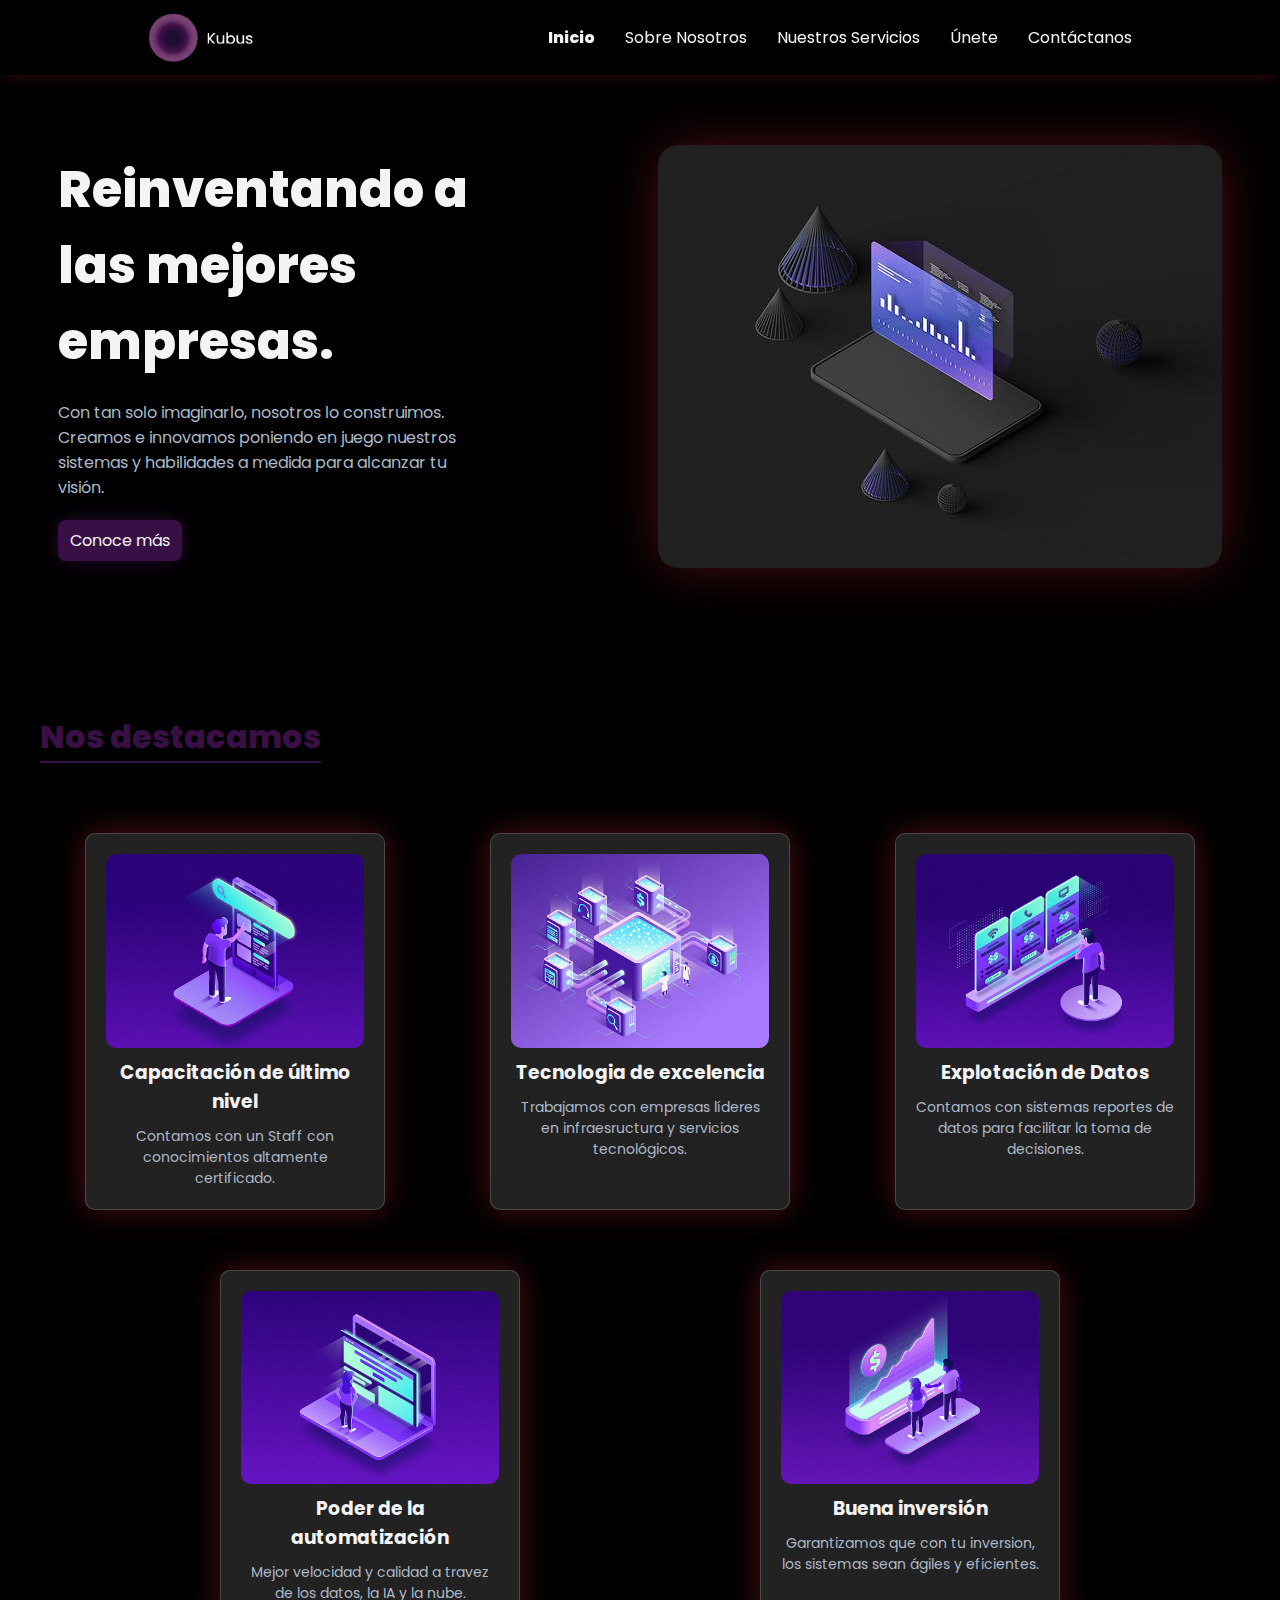
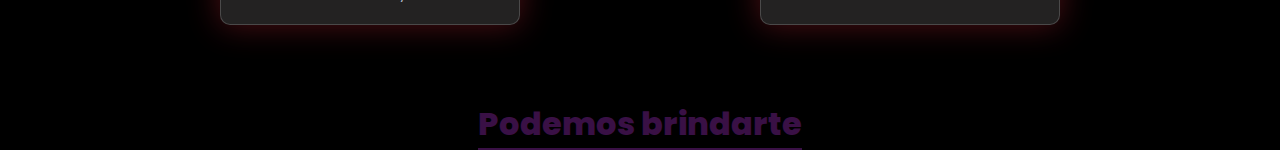
==== index.html @ 65d21d30 "aboutUs" ====
<!DOCTYPE html>
<html lang="en">
  <head>
    <meta charset="UTF-8" />
    <meta name="viewport" content="width=device-width, initial-scale=1.0" />
    <title>Kubus | Software Engineering</title>
    <link rel="stylesheet" href="./assets/styles.css" />
  </head>
  <body>
    <header>
      <img src="./assets/img/kubus.png" alt="logo" class="header__logo" />
      <nav class="header__nav nav">
        <ul class="nav__list">
          <li class="nav__item--active"><a href="#hero">Inicio</a></li>
          <li class="nav__item"><a href="#about-us">Sobre Nosotros</a></li>
          <li class="nav__item"><a href="#servicios">Nuestros Servicios</a></li>
          <li class="nav__item"><a href="#registro">Únete</a></li>
          <li class="nav__item"><a href="#contact">Contáctanos</a></li>
        </ul>
      </nav>
    </header>
    <main>
      <section id="hero">
        <div class="hero__info">
          <h1>Reinventando a las mejores empresas.</h1>
          <p>
            Con tan solo imaginarlo, nosotros lo construimos. Creamos e
            innovamos poniendo en juego nuestros sistemas y habilidades a medida
            para alcanzar tu visión.
          </p>
          <a href="#">Conoce más</a>
        </div>
        <img src="./assets/img/hero-img.jpg" alt="hero-img" class="hero__img" />
      </section>
      <section id="about-us">
        <h2>Nos destacamos</h2>
        <div class="about-us__card__container">
          <!-- Card 1 -->
          <div class="about-us__card card">
            <img
              src="./assets/img/capacitacion.jpg"
              alt="Capacitacion de último nivel"
            />
            <h3>Capacitación de último nivel</h3>
            <p>
              Contamos con un Staff con conocimientos altamente certificado.
            </p>
          </div>
          <!-- Card 2 -->
          <div class="about-us__card card">
            <img
              src="./assets/img/tec-excelencia.jpg"
              alt="tecnologia de excelencia"
            />
            <h3>Tecnologia de excelencia</h3>
            <p>
              Trabajamos con empresas líderes en infraesructura y servicios
              tecnológicos.
            </p>
          </div>
          <!-- Card 3 -->
          <div class="about-us__card card">
            <img src="./assets/img/exp-datos.jpg" alt="Explotación de Datos" />
            <h3>Explotación de Datos</h3>
            <p>
              Contamos con sistemas reportes de datos para facilitar la toma de
              decisiones.
            </p>
          </div>
          <!-- Card 4 -->
          <div class="about-us__card card">
            <img
              src="./assets/img/automatizacion.jpg"
              alt="poder de la automatizacion"
            />
            <h3>Poder de la automatización</h3>
            <p>
              Mejor velocidad y calidad a travez de los datos, la IA y la nube.
            </p>
          </div>
          <!-- Card 5 -->
          <div class="about-us__card card">
            <img src="./assets/img/inversion.jpg" alt="buena inversion" />
            <h3>Buena inversión</h3>
            <p>
              Garantizamos que con tu inversion, los sistemas sean ágiles y
              eficientes.
            </p>
          </div>
        </div>
      </section>
      <section id="servicios">
        <h2>Podemos brindarte</h2>
      </section>
    </main>
  </body>
</html>
---- assets/styles.css ----
@import url("https://fonts.googleapis.com/css2?family=Montserrat:wght@300;400;600;700;800&family=Poppins:wght@300;400;600;700;800;900&display=swap");

:root {
  --textWhite: #f3f4f6;
  --textGray: #adb9c7;
}

* {
  margin: 0;
  padding: 0;
  box-sizing: border-box;
  text-decoration: none;
  list-style: none;
  font-family: "Poppins", sans-serif;
  /* border: 1px solid red; */
}

/* /// HEADER /// */
header {
  background: rgb(0, 0, 0);
  height: 75px;
  width: 100%;
  display: flex;
  align-items: center;
  justify-content: space-around;
  position: fixed;
  box-shadow: 0px 1px 15px -3px rgb(79, 15, 21);
}

.header__logo {
  max-height: 50px;
}

.nav__list {
  display: flex;
  align-items: center;
  justify-content: center;
  gap: 30px;
}

.nav__item a {
  color: var(--textWhite);
}

.nav__item--active a {
  color: var(--textWhite);
  font-weight: 800;
}

/* /// MAIN /// */
main {
  background: rgb(0, 0, 0);
  display: flex;
  flex-direction: column;
  align-items: center;
  justify-content: center;
  width: 100%;
}

/* HERO */
#hero {
  margin-top: 75px;
  max-width: 1200px;
  padding: 70px 0;
  display: flex;
  align-items: center;
  justify-content: center;
}

.hero__info {
  display: flex;
  flex-direction: column;
  align-items: flex-start;
  width: 50%;
  gap: 20px;
}

.hero__info h1 {
  color: var(--textWhite);
  font-weight: 800;
  width: 80%;
  font-size: 50px;
}

.hero__info p {
  color: var(--textGray);
  width: 70%;
}

.hero__info a {
  color: var(--textWhite);
  background-color: #391045;
  box-shadow: 0px 0px 20px -3px #391045;
  padding: 8px 12px;
  border-radius: 8px;
}

.hero__img {
  border-radius: 20px;
  box-shadow: 0px 0px 55px -3px rgb(79, 15, 21);
}

/* ABOUT-US */
#about-us {
  margin-top: 75px;
  max-width: 1200px;
  display: flex;
  flex-direction: column;
  align-items: flex-start;
  justify-content: center;
  gap: 70px;
}

#about-us h2,
#servicios h2 {
  color: #391045;
  font-size: 2rem;
  font-weight: 800;
  border-bottom: 2px solid #391045;
}

.about-us__card__container {
  display: flex;
  justify-content: space-evenly;
  flex-wrap: wrap;
  gap: 60px;
}

.about-us__card {
  background: rgba(177, 168, 168, 0.2);
  box-shadow: 0px 0px 32px 0 rgb(79, 15, 21);
  border-radius: 10px;
  border: 1px solid rgba(255, 255, 255, 0.18);
  padding: 20px;
  width: 300px;
  display: flex;
  flex-direction: column;
  gap: 10px;
}

.card img {
  border-radius: 10px;
}

.card h3 {
  color: var(--textWhite);
  text-align: center;
}

.card p {
  color: var(--textGray);
  text-align: center;
  font-size: 14px;
}

/* SERVICIOS */
#servicios {
  margin-top: 75px;
  max-width: 1200px;
  display: flex;
  flex-direction: column;
  align-items: flex-start;
  justify-content: center;
  gap: 20px;
}
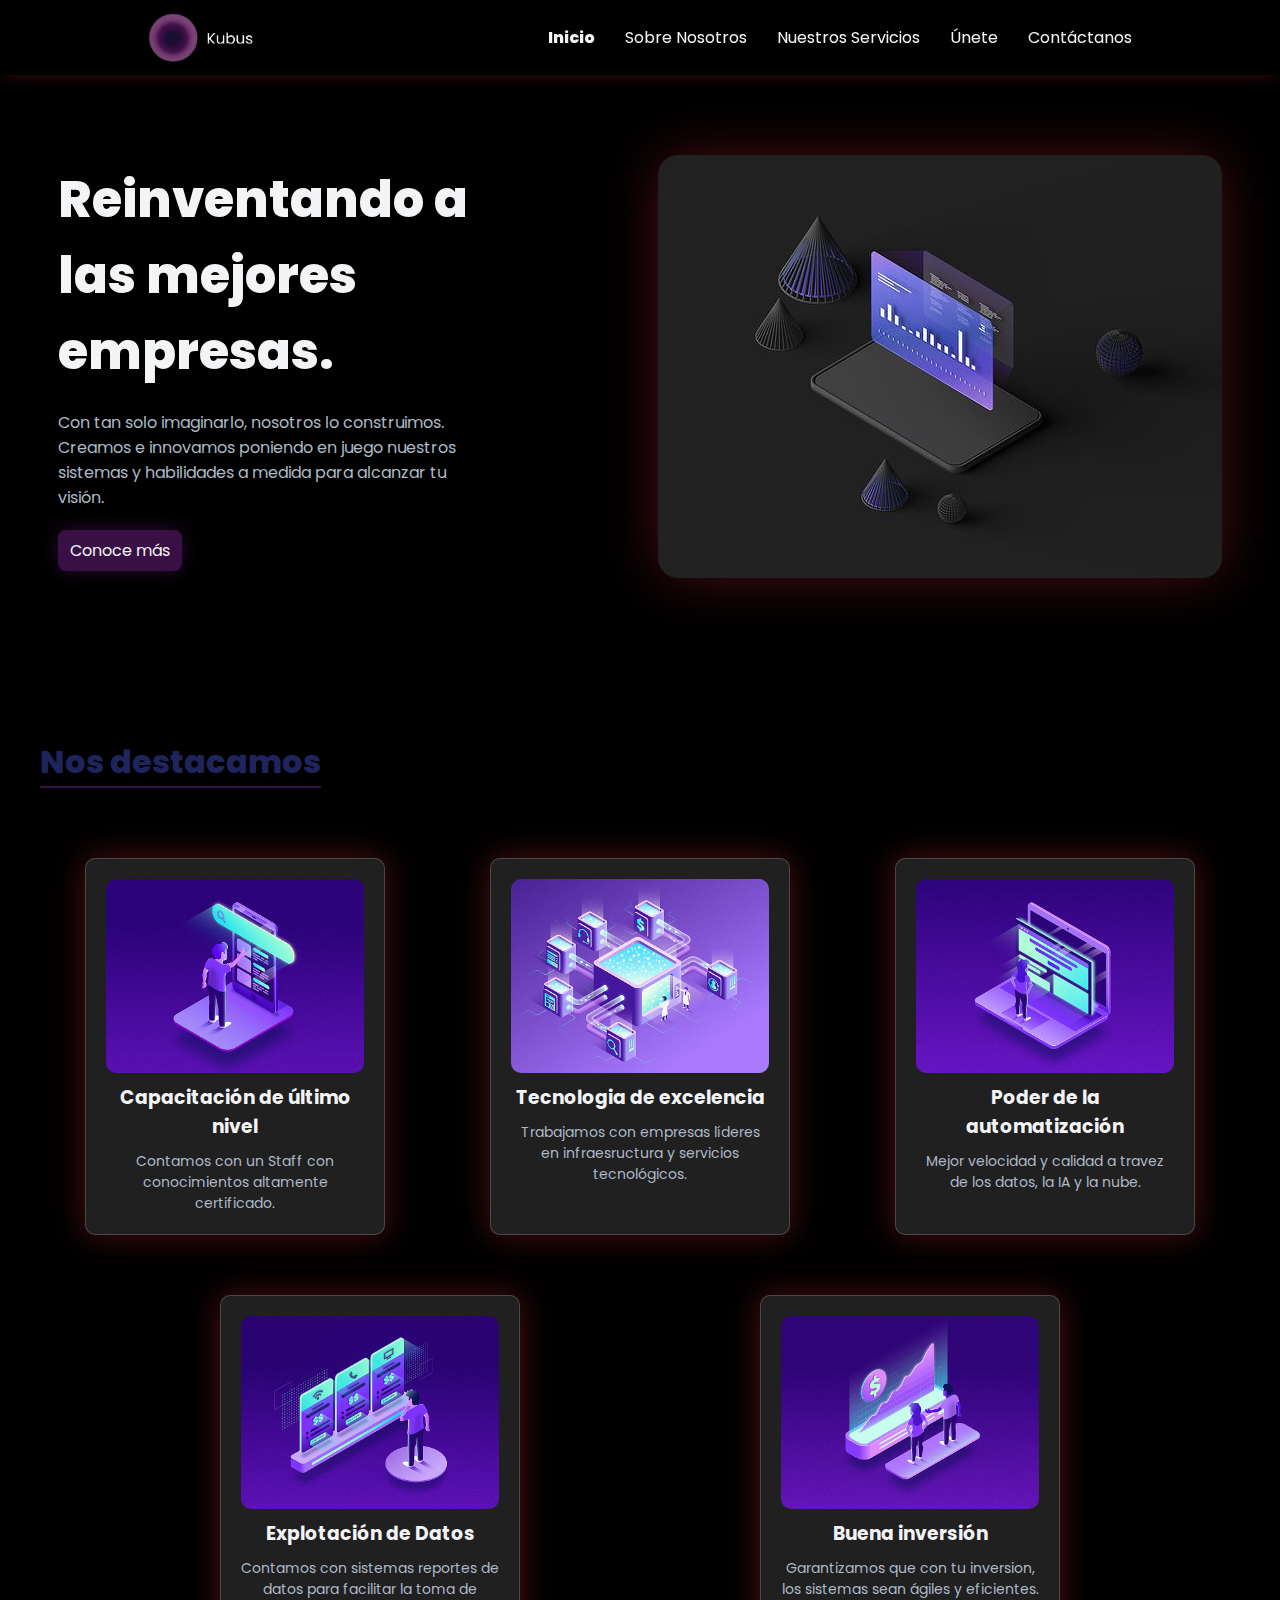
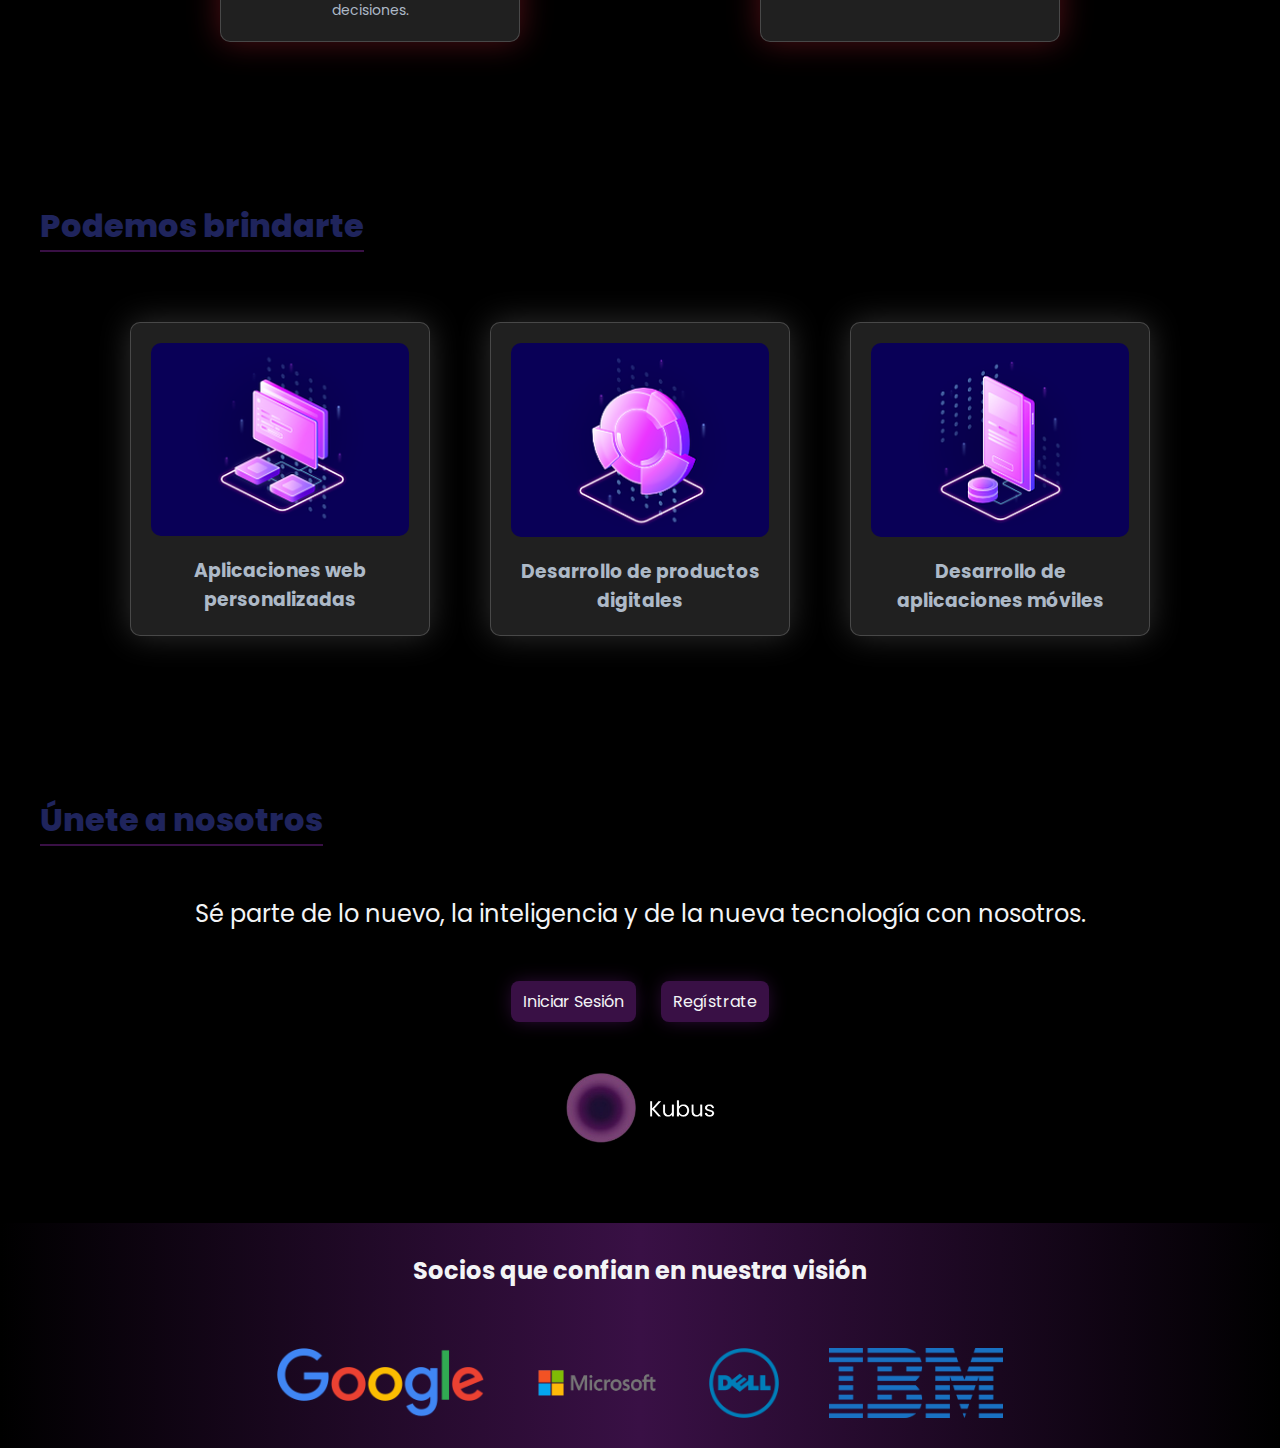
==== commit 29290164: "servicios + registro + socios" ====
--- a/index.html
+++ b/index.html
@@ -28,7 +28,7 @@
             innovamos poniendo en juego nuestros sistemas y habilidades a medida
             para alcanzar tu visión.
           </p>
-          <a href="#">Conoce más</a>
+          <a href="#" class="button">Conoce más</a>
         </div>
         <img src="./assets/img/hero-img.jpg" alt="hero-img" class="hero__img" />
       </section>
@@ -60,15 +60,6 @@
           </div>
           <!-- Card 3 -->
           <div class="about-us__card card">
-            <img src="./assets/img/exp-datos.jpg" alt="Explotación de Datos" />
-            <h3>Explotación de Datos</h3>
-            <p>
-              Contamos con sistemas reportes de datos para facilitar la toma de
-              decisiones.
-            </p>
-          </div>
-          <!-- Card 4 -->
-          <div class="about-us__card card">
             <img
               src="./assets/img/automatizacion.jpg"
               alt="poder de la automatizacion"
@@ -76,6 +67,15 @@
             <h3>Poder de la automatización</h3>
             <p>
               Mejor velocidad y calidad a travez de los datos, la IA y la nube.
+            </p>
+          </div>
+          <!-- Card 4 -->
+          <div class="about-us__card card">
+            <img src="./assets/img/exp-datos.jpg" alt="Explotación de Datos" />
+            <h3>Explotación de Datos</h3>
+            <p>
+              Contamos con sistemas reportes de datos para facilitar la toma de
+              decisiones.
             </p>
           </div>
           <!-- Card 5 -->
@@ -91,6 +91,55 @@
       </section>
       <section id="servicios">
         <h2>Podemos brindarte</h2>
+        <div class="servicios__card__container">
+          <!-- Card 1 -->
+          <div class="servicios__card">
+            <img
+              src="./assets/img/app-web.png"
+              alt="Aplicaciones web personalizadas"
+            />
+            <h3>Aplicaciones web personalizadas</h3>
+          </div>
+          <!-- Card 2 -->
+          <div class="servicios__card">
+            <img
+              src="./assets/img/prod-digitales.png"
+              alt="Desarrollo de productos digitales"
+            />
+            <h3>Desarrollo de productos digitales</h3>
+          </div>
+          <!-- Card 3 -->
+          <div class="servicios__card">
+            <img
+              src="./assets/img/app-movil.png"
+              alt="Desarrollo de aplicaciones móviles"
+            />
+            <h3>Desarrollo de aplicaciones móviles</h3>
+          </div>
+        </div>
+      </section>
+      <section id="registro">
+        <h2>Únete a nosotros</h2>
+        <p>
+          Sé parte de lo nuevo, la inteligencia y de la nueva tecnología con
+          nosotros.
+        </p>
+        <div class="registro__button">
+          <a href="#" class="button">Iniciar Sesión</a>
+          <a href="#" class="button">Regístrate</a>
+        </div>
+        <img src="./assets/img/kubus.png" alt="kubus logo" />
+      </section>
+      <section id="socios">
+        <div class="socios__info">
+          <h2>Socios que confian en nuestra visión</h2>
+        </div>
+        <div class="socios__logo">
+          <img src="./assets/img/empresas/Google.png" alt="Google" />
+          <img src="./assets/img/empresas/Microsoft.png" alt="Microsoft" />
+          <img src="./assets/img/empresas/Dell.png" alt="Dell" />
+          <img src="./assets/img/empresas/IBM.png" alt="IBM" />
+        </div>
       </section>
     </main>
   </body>
--- a/assets/styles.css
+++ b/assets/styles.css
@@ -1,6 +1,12 @@
 @import url("https://fonts.googleapis.com/css2?family=Montserrat:wght@300;400;600;700;800&family=Poppins:wght@300;400;600;700;800;900&display=swap");
 
 :root {
+  --bgGray: #202020;
+
+  --decorationRed: rgb(79, 15, 21);
+  --decorationPurple: #391045;
+
+  --textPurple: #1f245c;
   --textWhite: #f3f4f6;
   --textGray: #adb9c7;
 }
@@ -24,9 +30,10 @@
   align-items: center;
   justify-content: space-around;
   position: fixed;
-  box-shadow: 0px 1px 15px -3px rgb(79, 15, 21);
-}
-
+  box-shadow: 0px 1px 15px -3px var(--decorationRed);
+}
+
+/* NAVBAR */
 .header__logo {
   max-height: 50px;
 }
@@ -60,8 +67,8 @@
 /* HERO */
 #hero {
   margin-top: 75px;
+  padding: 80px 0;
   max-width: 1200px;
-  padding: 70px 0;
   display: flex;
   align-items: center;
   justify-content: center;
@@ -87,36 +94,38 @@
   width: 70%;
 }
 
-.hero__info a {
-  color: var(--textWhite);
-  background-color: #391045;
-  box-shadow: 0px 0px 20px -3px #391045;
+.button {
+  color: var(--textWhite);
+  background-color: var(--decorationPurple);
+  box-shadow: 0px 0px 20px -3px var(--decorationPurple);
   padding: 8px 12px;
   border-radius: 8px;
 }
 
 .hero__img {
   border-radius: 20px;
-  box-shadow: 0px 0px 55px -3px rgb(79, 15, 21);
+  box-shadow: 0px 0px 55px -3px var(--decorationRed);
 }
 
 /* ABOUT-US */
 #about-us {
-  margin-top: 75px;
-  max-width: 1200px;
-  display: flex;
-  flex-direction: column;
-  align-items: flex-start;
+  padding: 80px 0;
+  width: 1200px;
+  display: flex;
+  flex-direction: column;
+  align-items: center;
   justify-content: center;
   gap: 70px;
 }
 
 #about-us h2,
-#servicios h2 {
-  color: #391045;
+#servicios h2,
+#registro h2 {
+  color: var(--textPurple);
   font-size: 2rem;
   font-weight: 800;
-  border-bottom: 2px solid #391045;
+  border-bottom: 2px solid var(--decorationPurple);
+  align-self: flex-start;
 }
 
 .about-us__card__container {
@@ -127,8 +136,8 @@
 }
 
 .about-us__card {
-  background: rgba(177, 168, 168, 0.2);
-  box-shadow: 0px 0px 32px 0 rgb(79, 15, 21);
+  background: var(--bgGray);
+  box-shadow: 0px 0px 32px 0 var(--decorationRed);
   border-radius: 10px;
   border: 1px solid rgba(255, 255, 255, 0.18);
   padding: 20px;
@@ -155,11 +164,100 @@
 
 /* SERVICIOS */
 #servicios {
-  margin-top: 75px;
-  max-width: 1200px;
-  display: flex;
-  flex-direction: column;
-  align-items: flex-start;
-  justify-content: center;
+  padding: 80px 0;
+  width: 1200px;
+  display: flex;
+  flex-direction: column;
+  align-items: center;
+  justify-content: center;
+  gap: 70px;
+}
+
+.servicios__card__container {
+  display: flex;
+  justify-content: space-around;
+  flex-wrap: wrap;
+  gap: 60px;
+}
+
+.servicios__card {
+  background: var(--bgGray);
+  box-shadow: 0px 0px 32px 0 rgba(255, 255, 255, 0.185);
+  border-radius: 10px;
+  border: 1px solid rgba(255, 255, 255, 0.18);
+  padding: 20px;
+  width: 300px;
+  display: flex;
+  flex-direction: column;
   gap: 20px;
 }
+
+.servicios__card img {
+  border-radius: 10px;
+}
+
+.servicios__card h3 {
+  color: var(--textGray);
+  text-align: center;
+}
+
+/* REGISTRO */
+#registro {
+  padding: 80px 0;
+  width: 1200px;
+  display: flex;
+  flex-direction: column;
+  justify-content: center;
+  align-items: center;
+  gap: 50px;
+}
+
+#registro p {
+  color: var(--textWhite);
+  font-size: 1.5rem;
+}
+
+.registro__button {
+  display: flex;
+  gap: 25px;
+}
+
+#registro img {
+  width: 150px;
+}
+
+/* SOCIOS */
+#socios {
+  background: linear-gradient(
+    90deg,
+    rgba(0, 0, 0, 1) 0%,
+    rgba(57, 16, 69, 1) 50%,
+    rgba(0, 0, 0, 1) 100%
+  );
+  width: 100%;
+  display: flex;
+  flex-direction: column;
+  align-items: center;
+  justify-content: center;
+}
+
+.socios__info {
+  padding: 30px 0;
+  width: 1200px;
+  display: flex;
+  flex-direction: column;
+  justify-content: center;
+  align-items: center;
+  color: var(--textWhite);
+}
+
+.socios__logo {
+  padding: 30px 0;
+  display: flex;
+  justify-content: center;
+  align-items: center;
+  gap: 50px;
+}
+.socios__logo img {
+  height: 70px;
+}
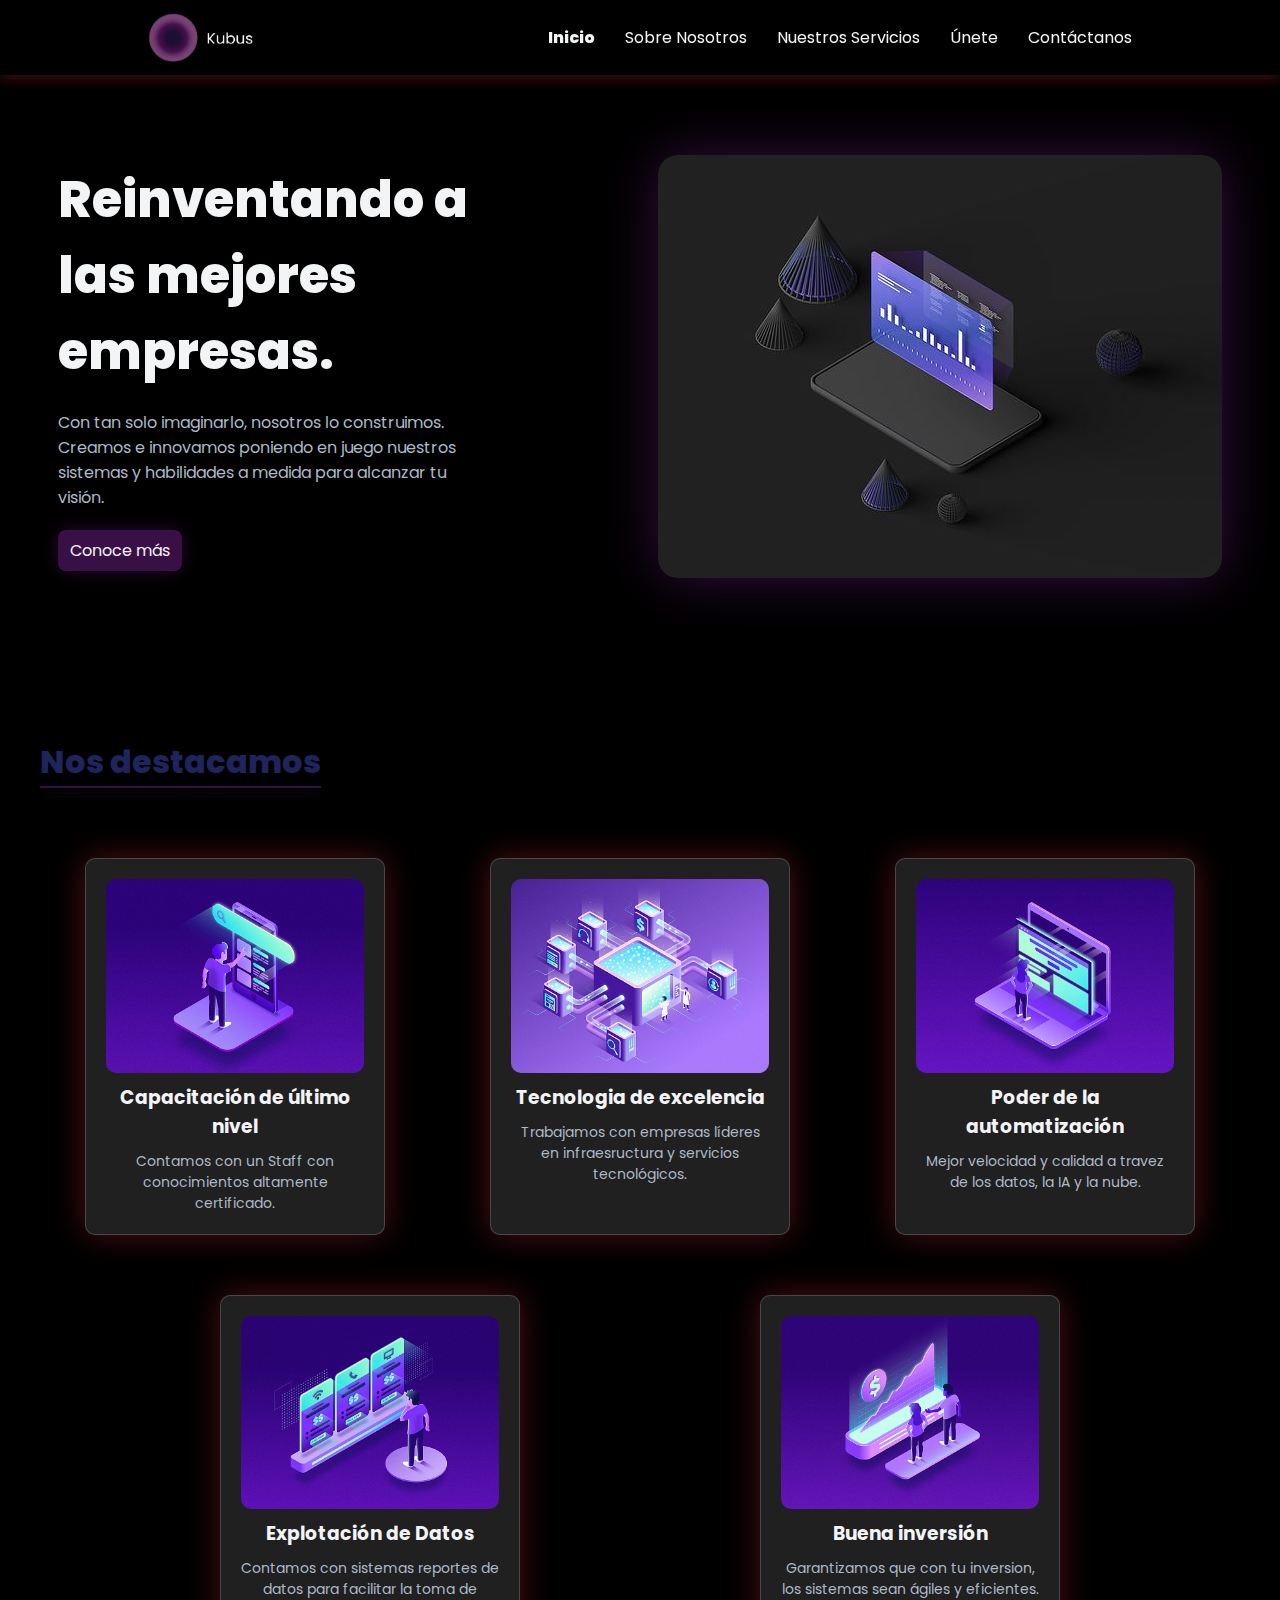
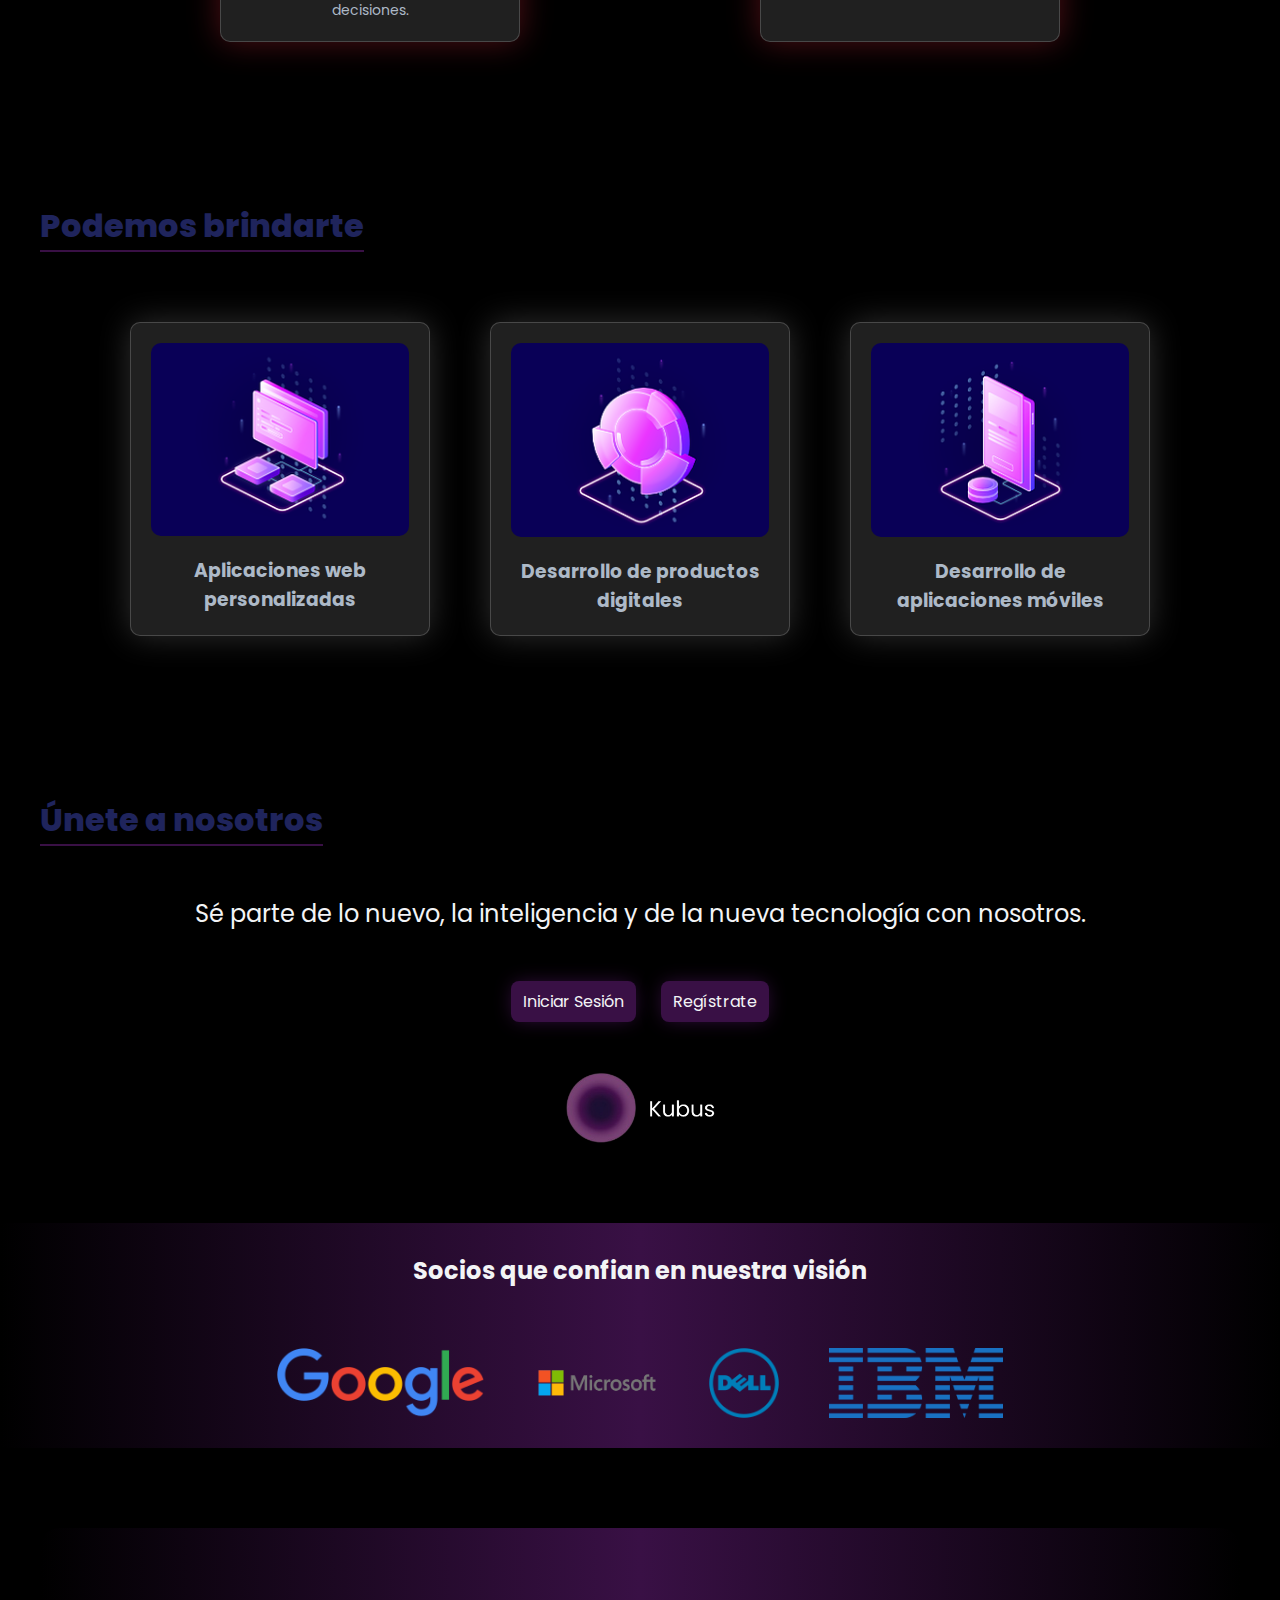
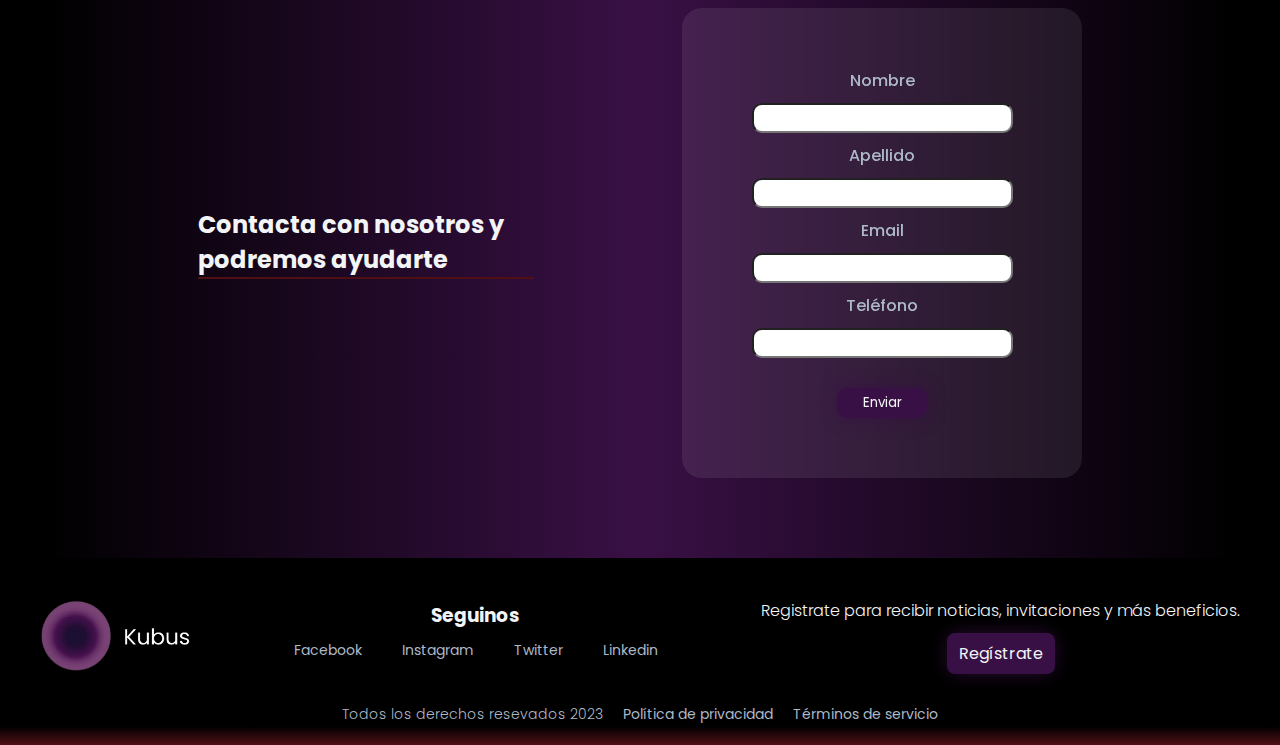
==== commit 0ff8263c: "contacto + footer" ====
--- a/index.html
+++ b/index.html
@@ -15,7 +15,7 @@
           <li class="nav__item"><a href="#about-us">Sobre Nosotros</a></li>
           <li class="nav__item"><a href="#servicios">Nuestros Servicios</a></li>
           <li class="nav__item"><a href="#registro">Únete</a></li>
-          <li class="nav__item"><a href="#contact">Contáctanos</a></li>
+          <li class="nav__item"><a href="#contacto">Contáctanos</a></li>
         </ul>
       </nav>
     </header>
@@ -141,6 +141,51 @@
           <img src="./assets/img/empresas/IBM.png" alt="IBM" />
         </div>
       </section>
+      <section id="contacto">
+        <div class="contacto__container">
+          <h2>Contacta con nosotros y podremos ayudarte</h2>
+          <form>
+            <label for="nombre">Nombre</label>
+            <input type="text" name="apellido" required />
+            <label for="apellido">Apellido</label>
+            <input type="text" name="apellido" required />
+            <label for="email">Email</label>
+            <input type="email" name="email" />
+            <label for="numero">Teléfono</label>
+            <input type="tel" name="numero" required />
+            <input type="submit" value="Enviar" class="submit" />
+          </form>
+        </div>
+      </section>
     </main>
+    <footer>
+      <div class="footer__top">
+        <img
+          src="./assets/img/kubus.png"
+          alt="kubus-logo"
+          class="footer__logo"
+        />
+        <div class="social">
+          <h3>Seguinos</h3>
+          <div class="social__links">
+            <a href="#">Facebook</a>
+            <a href="#">Instagram</a>
+            <a href="#">Twitter</a>
+            <a href="#">Linkedin</a>
+          </div>
+        </div>
+        <div class="suscribe">
+          <h3>
+            Registrate para recibir noticias, invitaciones y más beneficios.
+          </h3>
+          <a href="#" class="button">Regístrate</a>
+        </div>
+      </div>
+      <div class="footer__bottom">
+        <h3>Todos los derechos resevados 2023</h3>
+        <a href="#">Política de privacidad</a>
+        <a href="#">Términos de servicio</a>
+      </div>
+    </footer>
   </body>
 </html>
--- a/assets/styles.css
+++ b/assets/styles.css
@@ -30,7 +30,7 @@
   align-items: center;
   justify-content: space-around;
   position: fixed;
-  box-shadow: 0px 1px 15px -3px var(--decorationRed);
+  box-shadow: 0px 2px 15px 0px var(--decorationRed);
 }
 
 /* NAVBAR */
@@ -104,7 +104,7 @@
 
 .hero__img {
   border-radius: 20px;
-  box-shadow: 0px 0px 55px -3px var(--decorationRed);
+  box-shadow: 0px 0px 55px -3px var(--decorationPurple);
 }
 
 /* ABOUT-US */
@@ -261,3 +261,150 @@
 .socios__logo img {
   height: 70px;
 }
+
+/* CONTACTO */
+#contacto {
+  margin-top: 80px;
+  padding: 80px 0;
+  width: 1200px;
+  background: linear-gradient(
+    90deg,
+    rgba(0, 0, 0, 1) 0%,
+    rgba(57, 16, 69, 1) 50%,
+    rgba(0, 0, 0, 1) 100%
+  );
+  border-radius: 20px;
+  display: flex;
+  align-items: center;
+  justify-content: center;
+}
+
+.contacto__container {
+  padding: 0 40px;
+  width: 1200px;
+  display: flex;
+  align-items: center;
+  justify-content: space-evenly;
+  gap: 30px;
+}
+
+.contacto__container h2 {
+  width: 30%;
+  color: var(--textWhite);
+  font-size: 1.5rem;
+  border-bottom: 2px solid var(--decorationRed);
+}
+
+.contacto__container form {
+  background: rgba(255, 255, 255, 0.082);
+  backdrop-filter: blur(2px);
+  -webkit-backdrop-filter: blur(2px);
+  border-radius: 20px;
+  width: 400px;
+  padding: 60px 30px;
+  display: flex;
+  flex-direction: column;
+  align-items: center;
+  justify-content: space-around;
+  gap: 10px;
+}
+
+.contacto__container label {
+  color: var(--textGray);
+  font-weight: 500;
+}
+
+.contacto__container input {
+  height: 30px;
+  border-radius: 10px;
+}
+
+.contacto__container .submit {
+  margin-top: 20px;
+  background: var(--decorationPurple);
+  box-shadow: 0px 0px 20px -3px var(--decorationPurple);
+  color: var(--textWhite);
+  border: none;
+  border-radius: 10px;
+  width: 90px;
+  display: flex;
+  align-items: center;
+  justify-content: center;
+}
+
+/* /// FOOTER /// */
+footer {
+  background: linear-gradient(
+    180deg,
+    rgba(0, 0, 0, 1) 90%,
+    rgba(79, 15, 21, 1) 100%
+  );
+  width: 100%;
+  padding: 40px 40px 20px 40px;
+  display: flex;
+  flex-direction: column;
+  align-items: center;
+  gap: 30px;
+}
+
+.footer__top {
+  width: 100%;
+  display: flex;
+  justify-content: space-between;
+  align-items: center;
+  gap: 20px;
+  color: var(--textWhite);
+}
+
+.footer__logo {
+  width: 150px;
+}
+
+.social {
+  display: flex;
+  flex-direction: column;
+  align-items: center;
+  justify-content: center;
+}
+
+.social__links {
+  display: flex;
+  flex-wrap: wrap;
+}
+
+.social__links a {
+  padding: 10px 20px;
+  color: var(--textGray);
+  font-size: 14px;
+}
+
+.suscribe {
+  display: flex;
+  flex-direction: column;
+  align-items: center;
+  gap: 10px;
+}
+
+.suscribe h3 {
+  font-size: 16px;
+  font-weight: 300;
+}
+
+.footer__bottom {
+  width: 100%;
+  display: flex;
+  justify-content: center;
+  align-items: center;
+  gap: 20px;
+}
+
+.footer__bottom h3 {
+  color: var(--textGray);
+  font-size: 14px;
+  font-weight: 300;
+}
+
+.footer__bottom a {
+  color: var(--textGray);
+  font-size: 14px;
+}
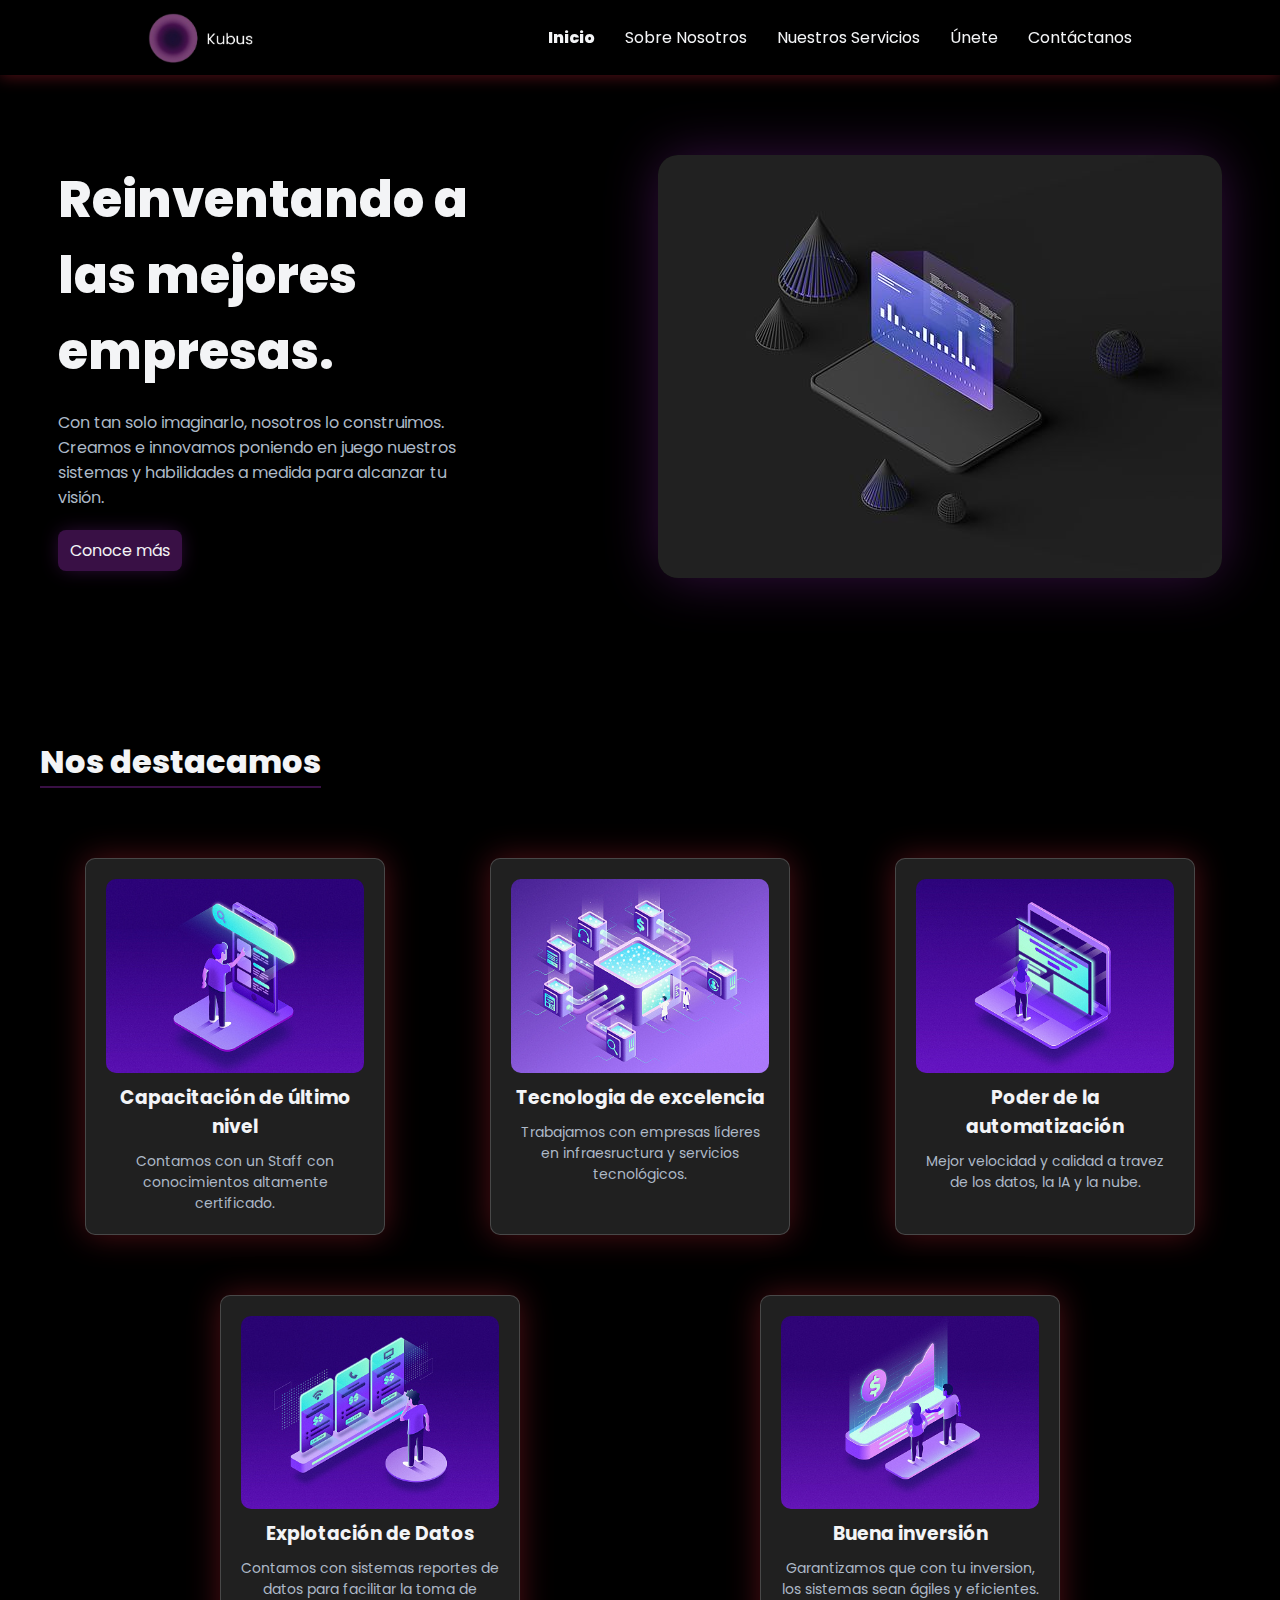
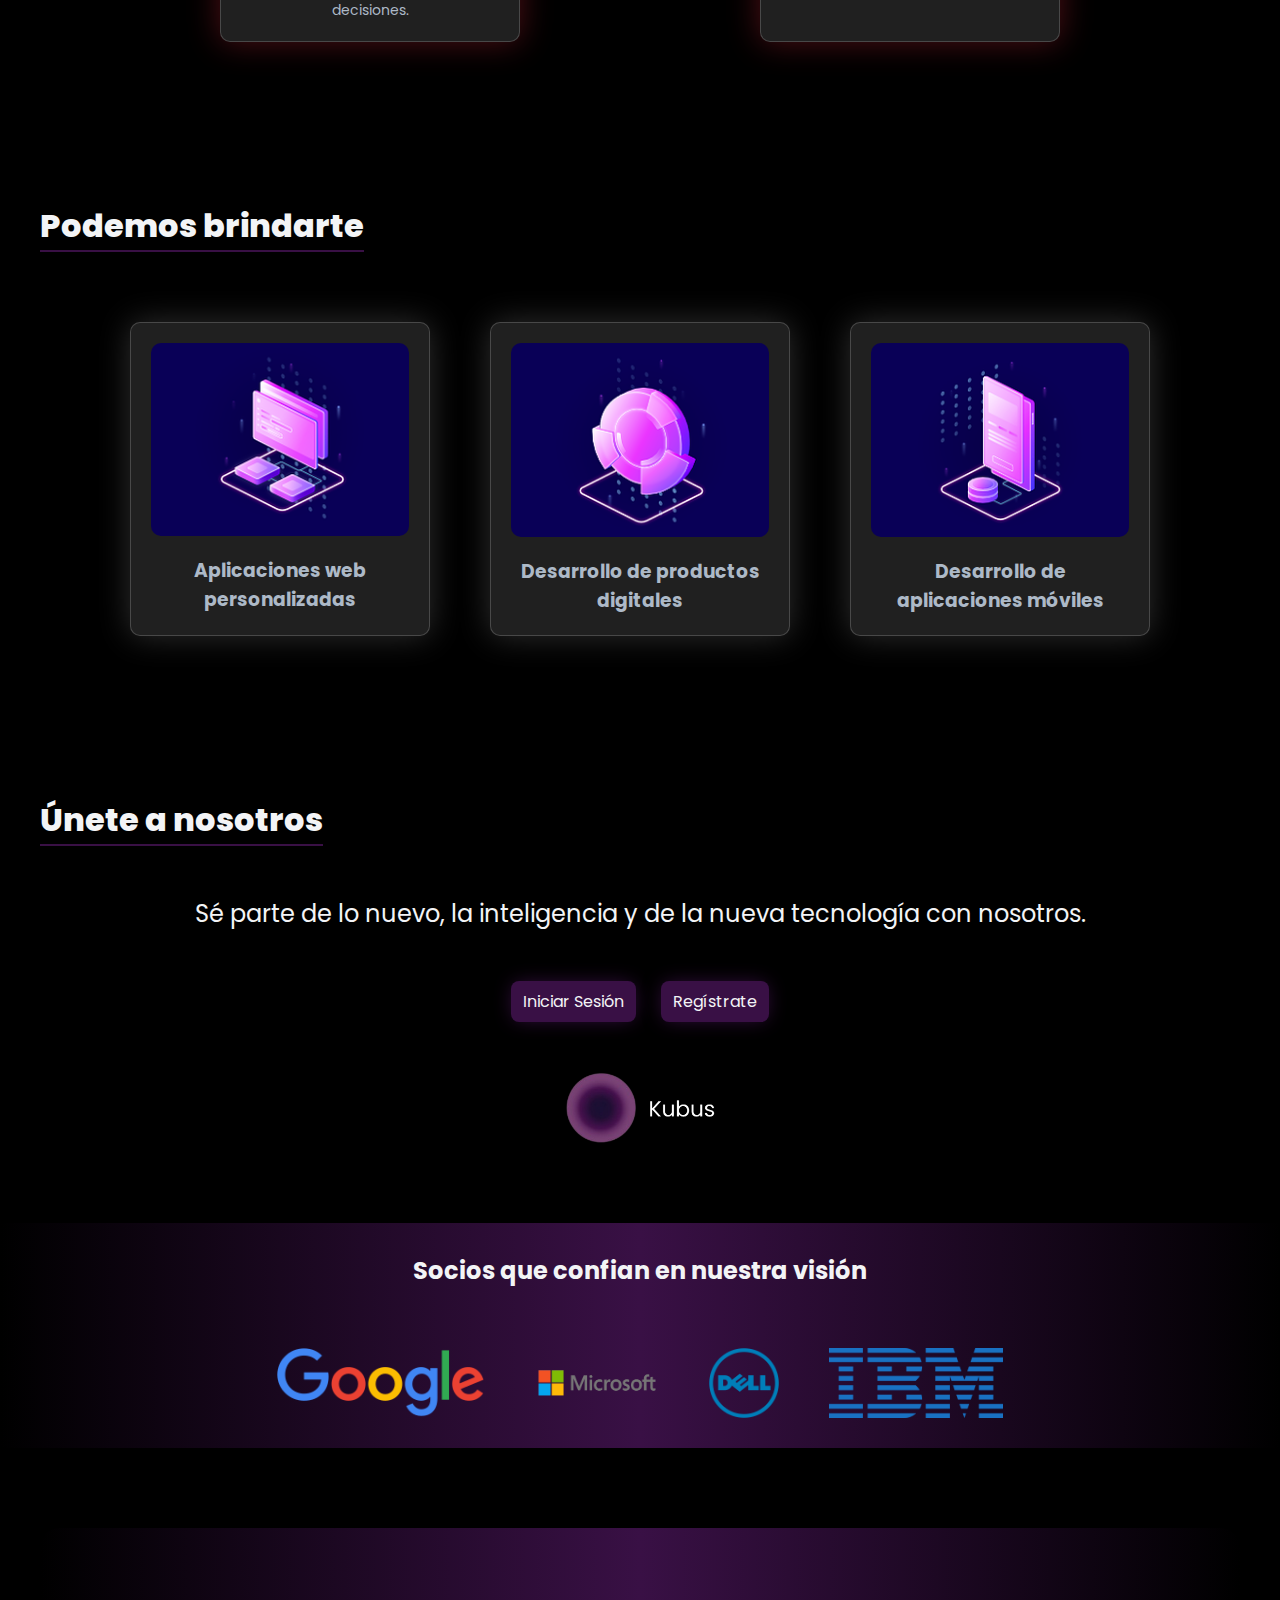
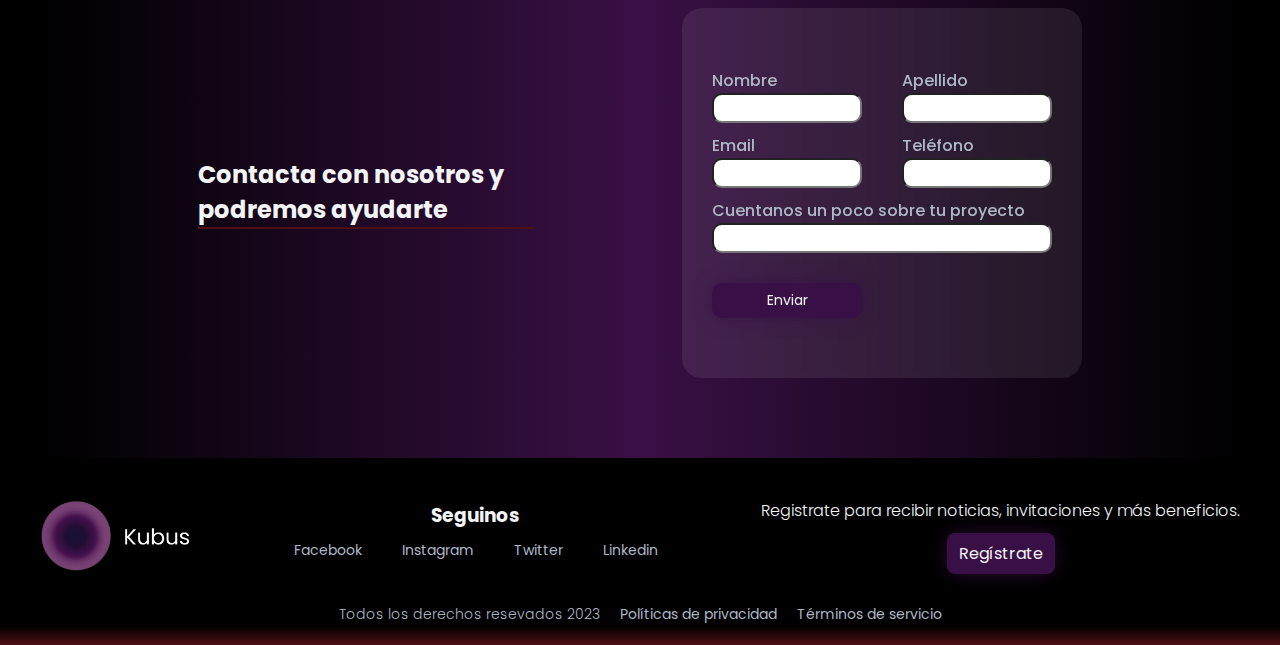
==== commit 1de5e1e1: "login + signup (falta animacion y resposive)" ====
--- a/index.html
+++ b/index.html
@@ -4,6 +4,7 @@
     <meta charset="UTF-8" />
     <meta name="viewport" content="width=device-width, initial-scale=1.0" />
     <title>Kubus | Software Engineering</title>
+    <link rel="icon" href="./assets/img/favicon.png">
     <link rel="stylesheet" href="./assets/styles.css" />
   </head>
   <body>
@@ -125,8 +126,8 @@
           nosotros.
         </p>
         <div class="registro__button">
-          <a href="#" class="button">Iniciar Sesión</a>
-          <a href="#" class="button">Regístrate</a>
+          <a href="./pages/login.html" class="button">Iniciar Sesión</a>
+          <a href="./pages/signup.html" class="button">Regístrate</a>
         </div>
         <img src="./assets/img/kubus.png" alt="kubus logo" />
       </section>
@@ -142,17 +143,28 @@
         </div>
       </section>
       <section id="contacto">
-        <div class="contacto__container">
           <h2>Contacta con nosotros y podremos ayudarte</h2>
           <form>
-            <label for="nombre">Nombre</label>
-            <input type="text" name="apellido" required />
-            <label for="apellido">Apellido</label>
-            <input type="text" name="apellido" required />
-            <label for="email">Email</label>
-            <input type="email" name="email" />
-            <label for="numero">Teléfono</label>
-            <input type="tel" name="numero" required />
+            <div class="campo">
+              <label for="nombre">Nombre</label>
+              <input type="text" name="apellido" required />
+            </div>
+            <div class="campo">
+              <label for="apellido">Apellido</label>
+              <input type="text" name="apellido" required />
+            </div>
+            <div class="campo">
+              <label for="email">Email</label>
+              <input type="email" name="email" required/>
+            </div>
+            <div class="campo">
+              <label for="numero">Teléfono</label>
+              <input type="tel" name="numero" required />
+            </div>
+            <div class="campo">
+              <label for="info">Cuentanos un poco sobre tu proyecto</label>
+              <input type="textarea"/>
+            </div>
             <input type="submit" value="Enviar" class="submit" />
           </form>
         </div>
@@ -178,12 +190,12 @@
           <h3>
             Registrate para recibir noticias, invitaciones y más beneficios.
           </h3>
-          <a href="#" class="button">Regístrate</a>
+          <a href="./pages/signup.html" class="button">Regístrate</a>
         </div>
       </div>
       <div class="footer__bottom">
         <h3>Todos los derechos resevados 2023</h3>
-        <a href="#">Política de privacidad</a>
+        <a href="#">Políticas de privacidad</a>
         <a href="#">Términos de servicio</a>
       </div>
     </footer>
--- a/assets/styles.css
+++ b/assets/styles.css
@@ -6,7 +6,6 @@
   --decorationRed: rgb(79, 15, 21);
   --decorationPurple: #391045;
 
-  --textPurple: #1f245c;
   --textWhite: #f3f4f6;
   --textGray: #adb9c7;
 }
@@ -35,7 +34,7 @@
 
 /* NAVBAR */
 .header__logo {
-  max-height: 50px;
+  height: 50px;
 }
 
 .nav__list {
@@ -121,7 +120,7 @@
 #about-us h2,
 #servicios h2,
 #registro h2 {
-  color: var(--textPurple);
+  color: var(--textWhite);
   font-size: 2rem;
   font-weight: 800;
   border-bottom: 2px solid var(--decorationPurple);
@@ -265,7 +264,7 @@
 /* CONTACTO */
 #contacto {
   margin-top: 80px;
-  padding: 80px 0;
+  padding: 80px 40px;
   width: 1200px;
   background: linear-gradient(
     90deg,
@@ -276,57 +275,66 @@
   border-radius: 20px;
   display: flex;
   align-items: center;
-  justify-content: center;
-}
-
-.contacto__container {
-  padding: 0 40px;
-  width: 1200px;
-  display: flex;
-  align-items: center;
   justify-content: space-evenly;
   gap: 30px;
 }
 
-.contacto__container h2 {
+#contacto h2 {
   width: 30%;
   color: var(--textWhite);
   font-size: 1.5rem;
   border-bottom: 2px solid var(--decorationRed);
 }
 
-.contacto__container form {
+#contacto form {
   background: rgba(255, 255, 255, 0.082);
   backdrop-filter: blur(2px);
   -webkit-backdrop-filter: blur(2px);
   border-radius: 20px;
   width: 400px;
   padding: 60px 30px;
-  display: flex;
-  flex-direction: column;
-  align-items: center;
-  justify-content: space-around;
+  display: grid;
+  grid-template-columns: 150px 150px;
+  justify-content: space-between;
   gap: 10px;
-}
-
-.contacto__container label {
+  z-index: 1;
+}
+
+#contacto form :nth-child(5) {
+  grid-column: 1 / span 2;
+}
+
+.campo,
+.campo-login,
+.campo-signup {
+  display: flex;
+  flex-direction: column;
+}
+
+.campo label,
+.campo-login label,
+.campo-signup label {
   color: var(--textGray);
   font-weight: 500;
 }
 
-.contacto__container input {
+.campo input,
+.campo-signup input {
   height: 30px;
   border-radius: 10px;
 }
 
-.contacto__container .submit {
+.submit {
   margin-top: 20px;
   background: var(--decorationPurple);
   box-shadow: 0px 0px 20px -3px var(--decorationPurple);
   color: var(--textWhite);
+  font-size: 14px;
+  font-weight: 400;
   border: none;
   border-radius: 10px;
-  width: 90px;
+  width: 150px;
+  height: 35px;
   display: flex;
   align-items: center;
   justify-content: center;
@@ -408,3 +416,63 @@
   color: var(--textGray);
   font-size: 14px;
 }
+
+/* /// LOGGING */
+.logging,
+.signup {
+  background: rgb(0, 0, 0);
+  height: 100vh;
+  display: flex;
+  flex-direction: column;
+  justify-content: center;
+  align-items: center;
+  gap: 50px;
+}
+
+.logging h1,
+.signup h1 {
+  color: var(--textWhite);
+  font-size: 2rem;
+  font-weight: 800;
+  border-bottom: 2px solid var(--decorationRed);
+}
+
+.logging__container,
+.signup__container {
+  width: 400px;
+  padding: 50px 30px;
+  background: var(--bgGray);
+  box-shadow: 0px 0px 32px 0 rgba(255, 255, 255, 0.185);
+  border: 1px solid rgba(255, 255, 255, 0.18);
+  border-radius: 15px;
+  box-shadow: 0px 0px 32px 0 rgba(255, 255, 255, 0.185);
+  display: flex;
+  flex-direction: column;
+  align-items: center;
+  gap: 15px;
+}
+
+.campo-login input {
+  height: 30px;
+  border-radius: 10px;
+  width: 300px;
+}
+
+.signup__container form {
+  display: grid;
+  grid-template-columns: 150px 150px;
+  justify-content: space-between;
+  gap: 10px;
+}
+
+.signup__container form :nth-child(5),
+.signup__container form :nth-child(4),
+.signup__container form :nth-child(3) {
+  grid-column: 1 / span 2;
+}
+
+.signup__container form p,
+.signup__container form a {
+  color: var(--textGray);
+  font-size: 12px;
+}
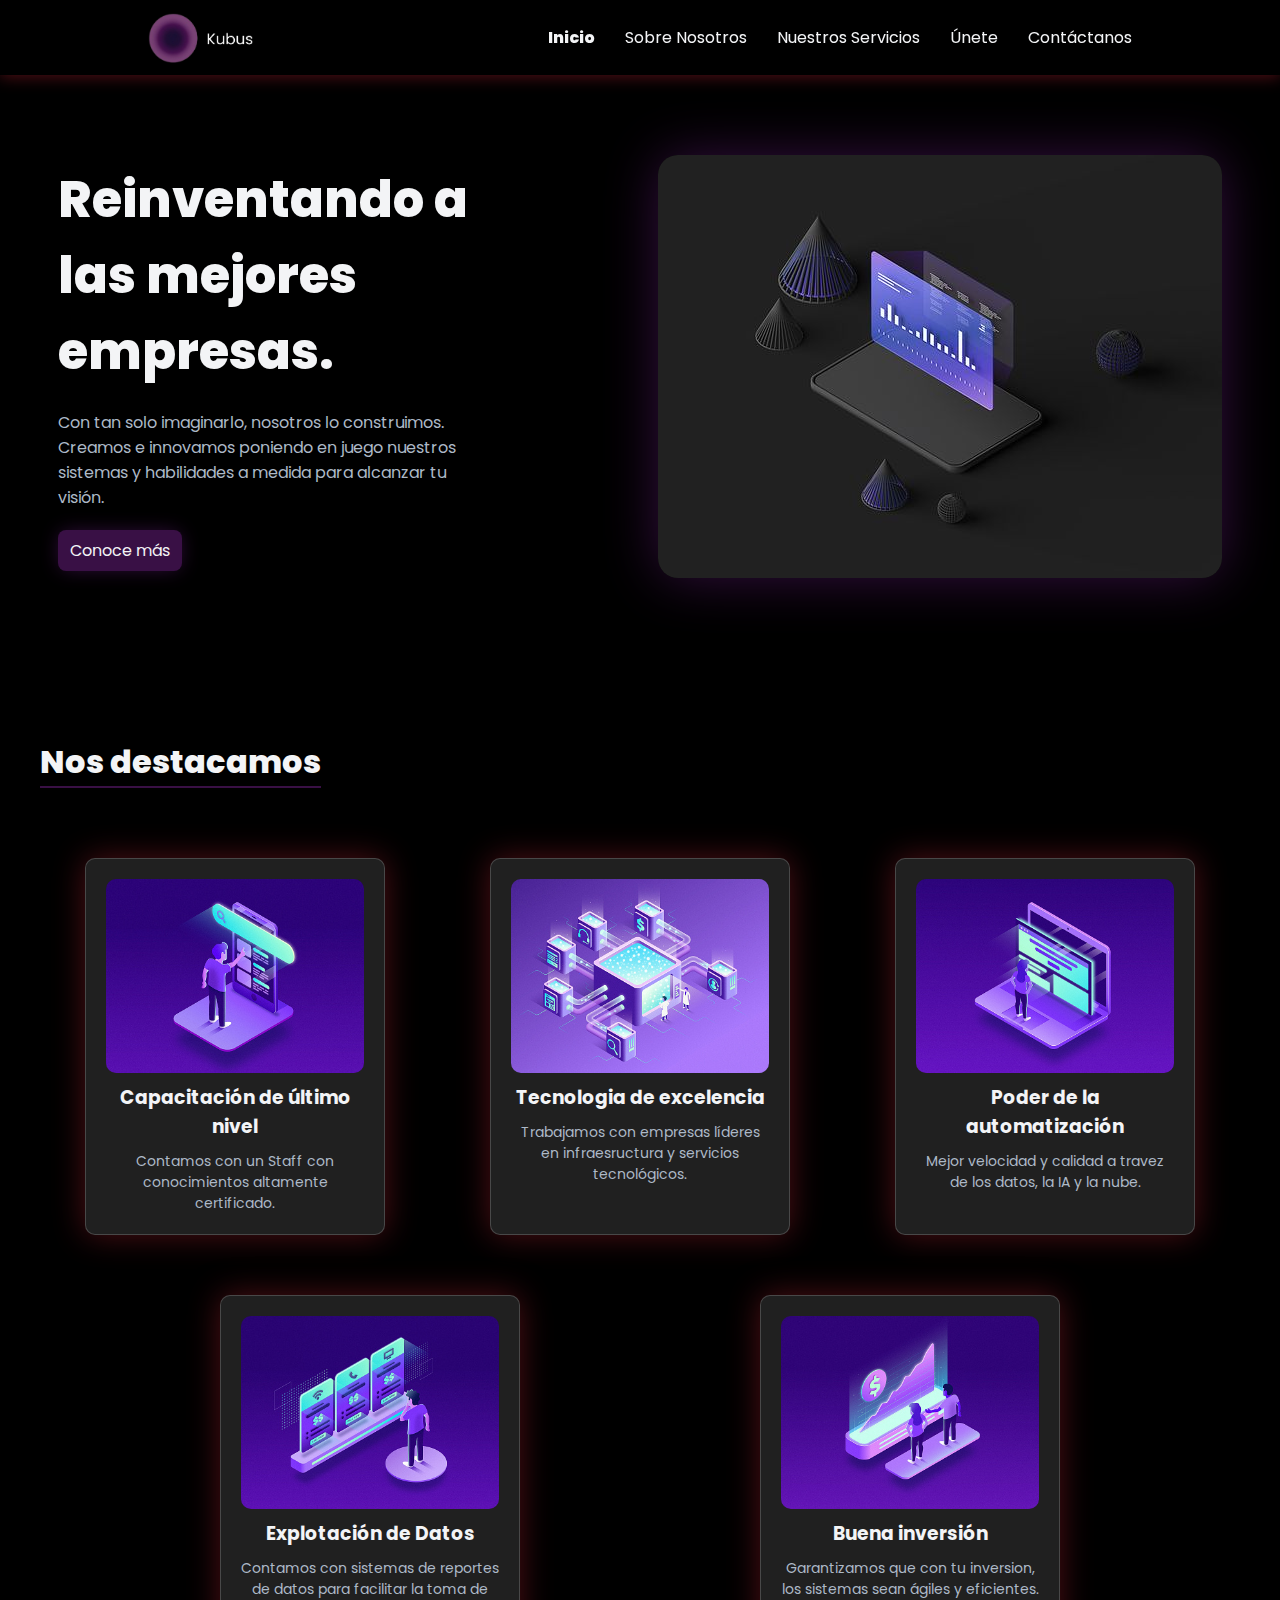
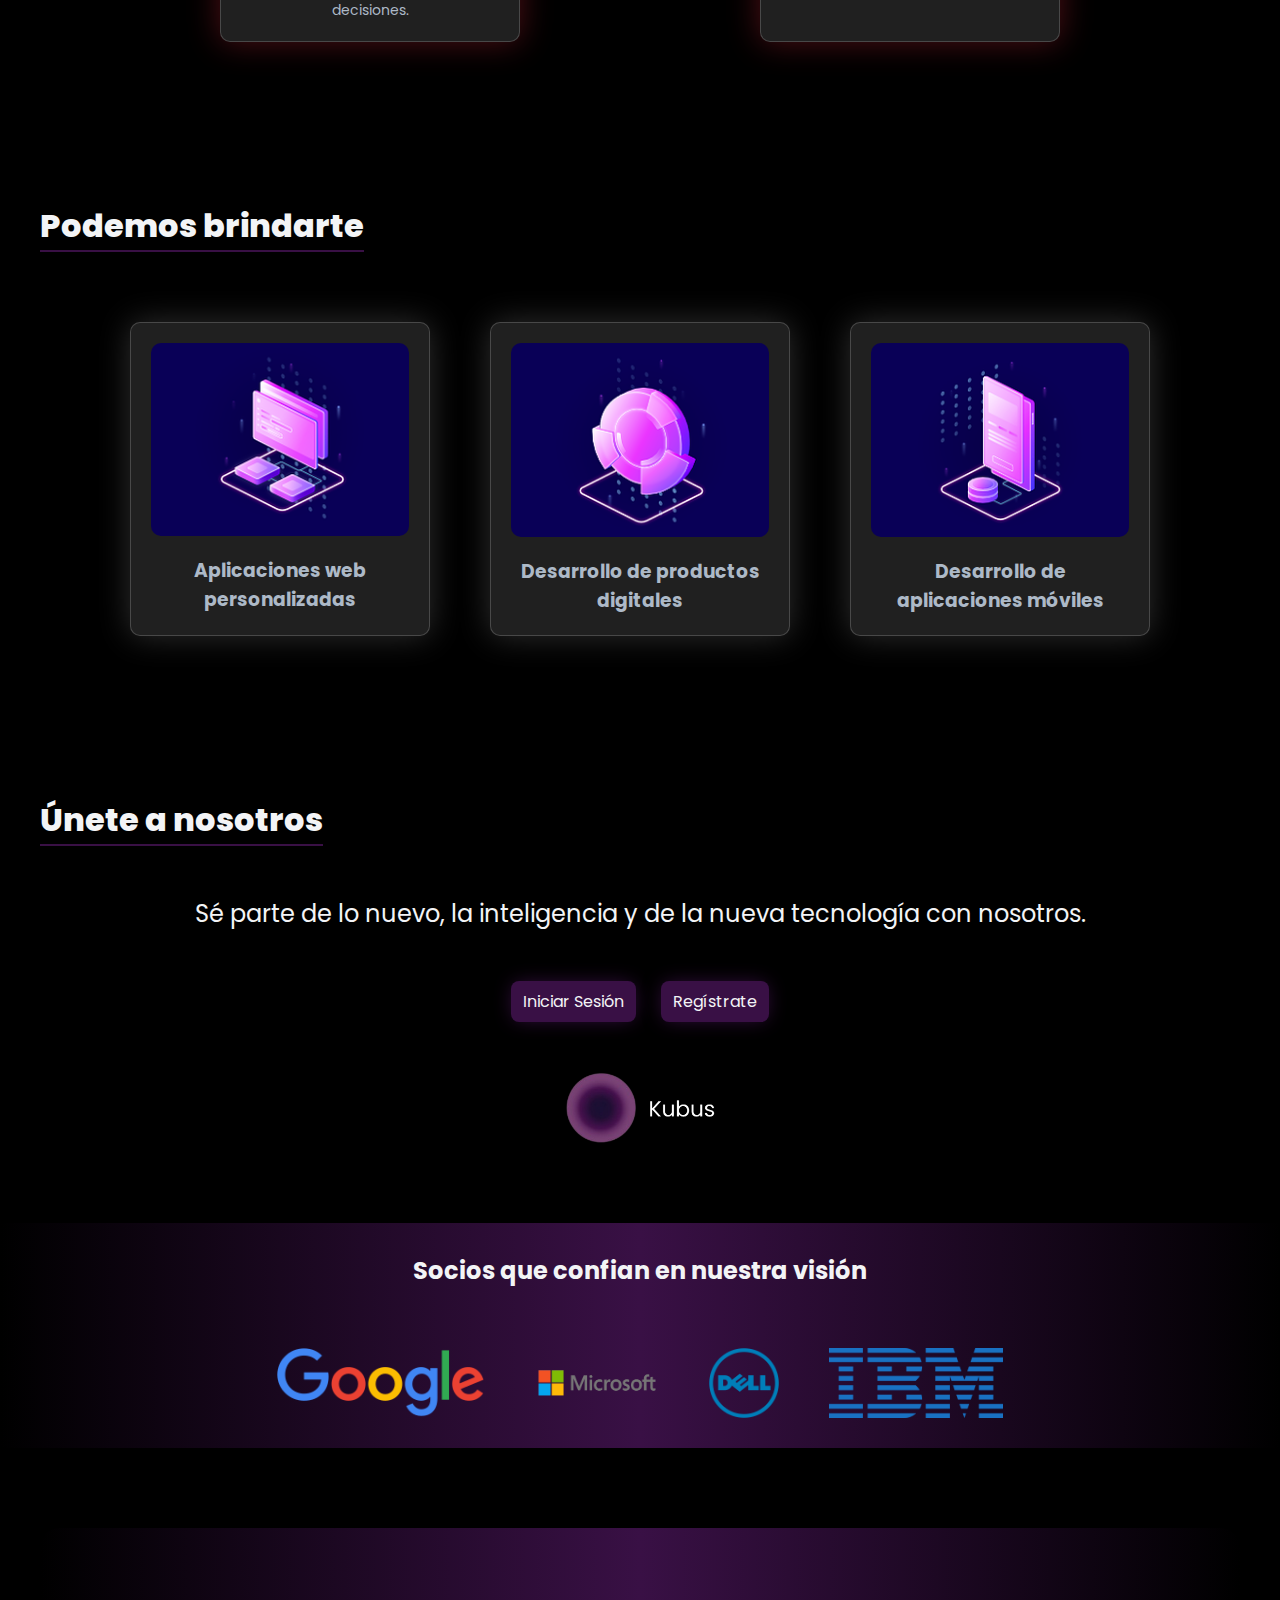
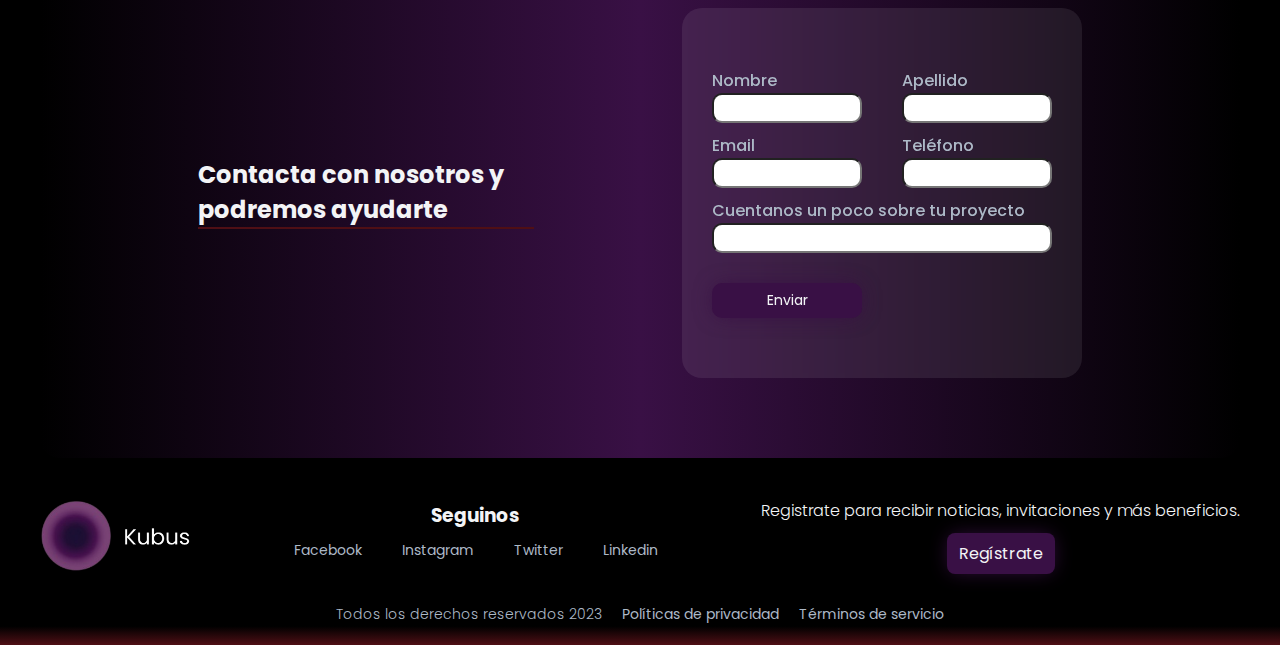
==== commit c6059885: "detalles again" ====
--- a/index.html
+++ b/index.html
@@ -75,7 +75,7 @@
             <img src="./assets/img/exp-datos.jpg" alt="Explotación de Datos" />
             <h3>Explotación de Datos</h3>
             <p>
-              Contamos con sistemas reportes de datos para facilitar la toma de
+              Contamos con sistemas de reportes de datos para facilitar la toma de
               decisiones.
             </p>
           </div>
@@ -194,7 +194,7 @@
         </div>
       </div>
       <div class="footer__bottom">
-        <h3>Todos los derechos resevados 2023</h3>
+        <h3>Todos los derechos reservados 2023</h3>
         <a href="#">Políticas de privacidad</a>
         <a href="#">Términos de servicio</a>
       </div>
--- a/assets/styles.css
+++ b/assets/styles.css
@@ -17,6 +17,7 @@
   text-decoration: none;
   list-style: none;
   font-family: "Poppins", sans-serif;
+  scroll-behavior: smooth;
   /* border: 1px solid red; */
 }
 
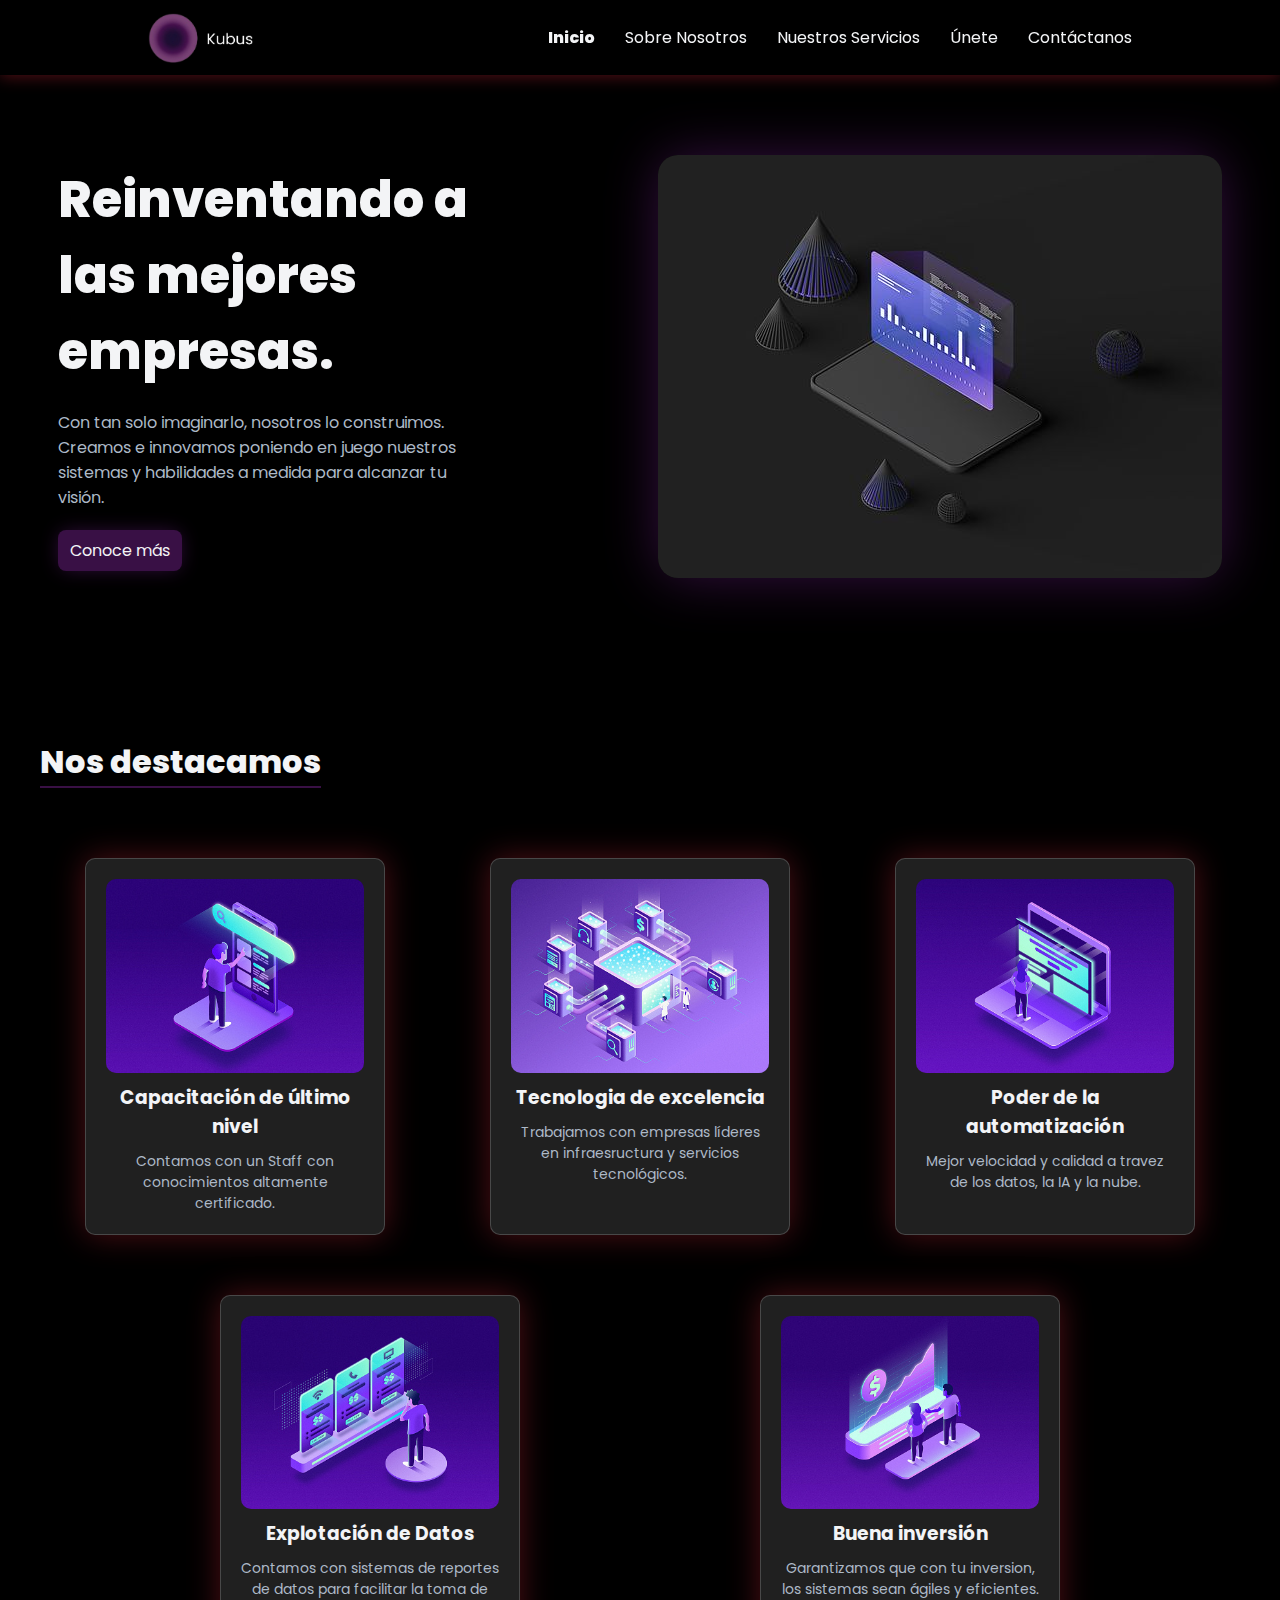
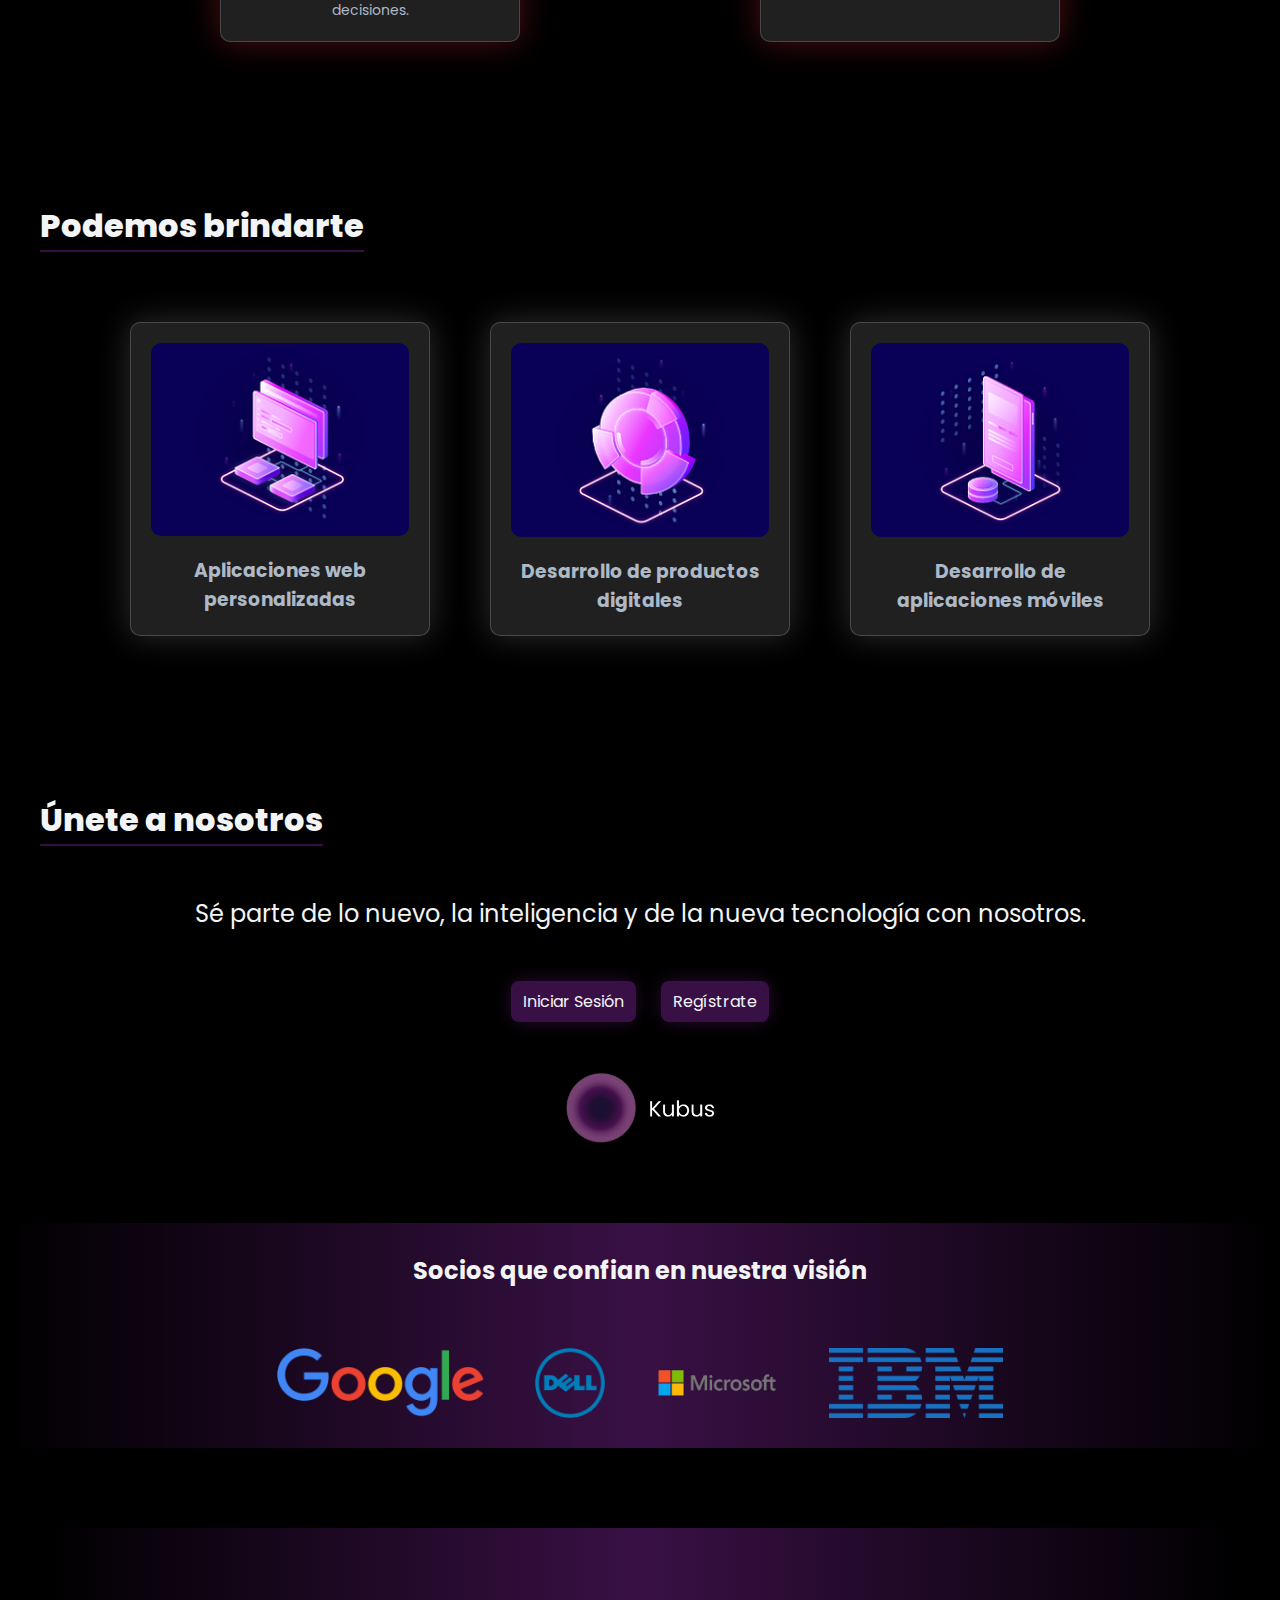
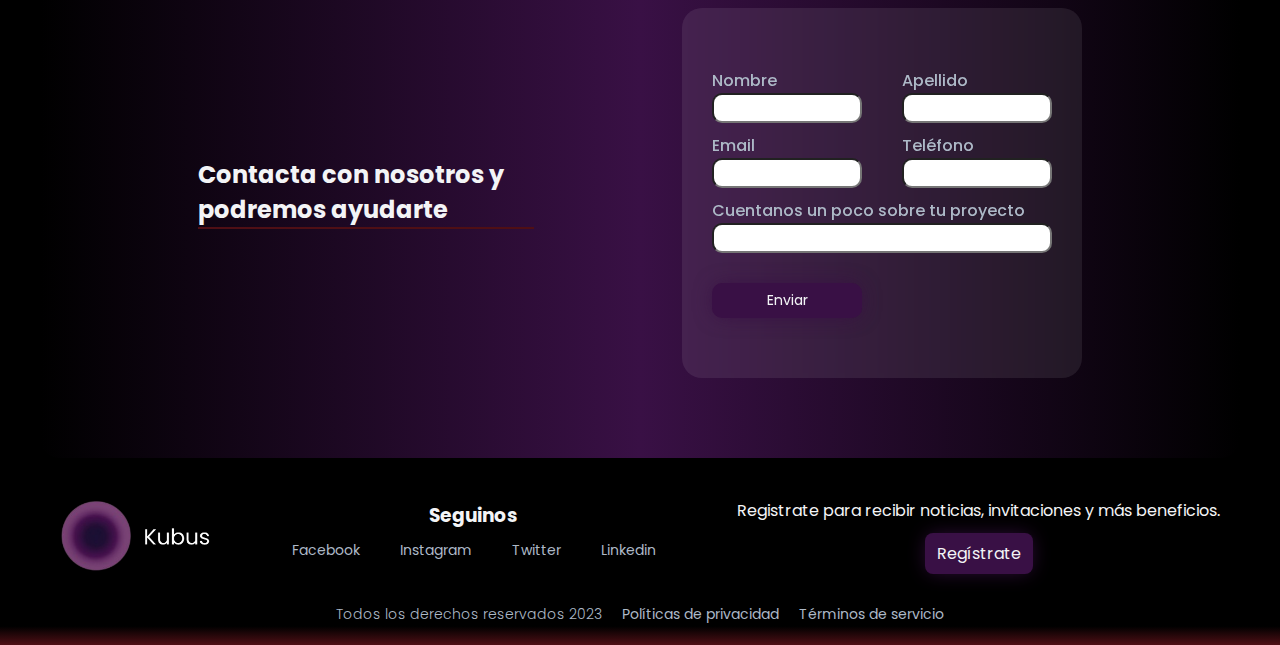
==== commit 878cd775: "animaciones (falta terminar)" ====
--- a/index.html
+++ b/index.html
@@ -6,6 +6,7 @@
     <title>Kubus | Software Engineering</title>
     <link rel="icon" href="./assets/img/favicon.png">
     <link rel="stylesheet" href="./assets/styles.css" />
+    <link rel="stylesheet" href="./assets/animaciones.css">
   </head>
   <body>
     <header>
@@ -137,8 +138,8 @@
         </div>
         <div class="socios__logo">
           <img src="./assets/img/empresas/Google.png" alt="Google" />
+          <img src="./assets/img/empresas/Dell.png" alt="Dell" />
           <img src="./assets/img/empresas/Microsoft.png" alt="Microsoft" />
-          <img src="./assets/img/empresas/Dell.png" alt="Dell" />
           <img src="./assets/img/empresas/IBM.png" alt="IBM" />
         </div>
       </section>
--- a/assets/styles.css
+++ b/assets/styles.css
@@ -17,7 +17,6 @@
   text-decoration: none;
   list-style: none;
   font-family: "Poppins", sans-serif;
-  scroll-behavior: smooth;
   /* border: 1px solid red; */
 }
 
@@ -31,6 +30,7 @@
   justify-content: space-around;
   position: fixed;
   box-shadow: 0px 2px 15px 0px var(--decorationRed);
+  z-index: 1;
 }
 
 /* NAVBAR */
@@ -357,6 +357,7 @@
 }
 
 .footer__top {
+  padding: 0 20px;
   width: 100%;
   display: flex;
   justify-content: space-between;
@@ -396,7 +397,7 @@
 
 .suscribe h3 {
   font-size: 16px;
-  font-weight: 300;
+  font-weight: 400;
 }
 
 .footer__bottom {
@@ -418,7 +419,7 @@
   font-size: 14px;
 }
 
-/* /// LOGGING */
+/* /// LOGGING - SIGNUP ///*/
 .logging,
 .signup {
   background: rgb(0, 0, 0);
--- a/assets/animaciones.css
+++ b/assets/animaciones.css
@@ -0,0 +1,49 @@
+html {
+  scroll-behavior: smooth;
+  scroll-padding-top: 75px;
+}
+
+.nav__list li {
+  position: relative;
+  padding: 0;
+}
+
+.nav__list li a::after {
+  content: " ";
+  background-color: var(--decorationRed);
+  width: 100%;
+  height: 2px;
+  position: absolute;
+  bottom: 0;
+  left: 0;
+  transform: scaleX(0);
+  transform-origin: bottom right;
+  transition: transform 0.15s;
+}
+
+.nav__list li a:hover::after {
+  transform: scaleX(1);
+  transform-origin: bottom left;
+}
+
+.servicios__card,
+.button {
+  transition: 0.3s ease-out;
+}
+
+.servicios__card:hover,
+.button:hover {
+  transform: scale(1.07);
+}
+
+/* ANIMACIÓN LOGIN Y SIGNUP */
+@keyframes size {
+  to {
+    transform: scale(1.1);
+  }
+}
+
+.signup h1,
+.logging h1 {
+  animation: size 1s ease-out forwards;
+}
